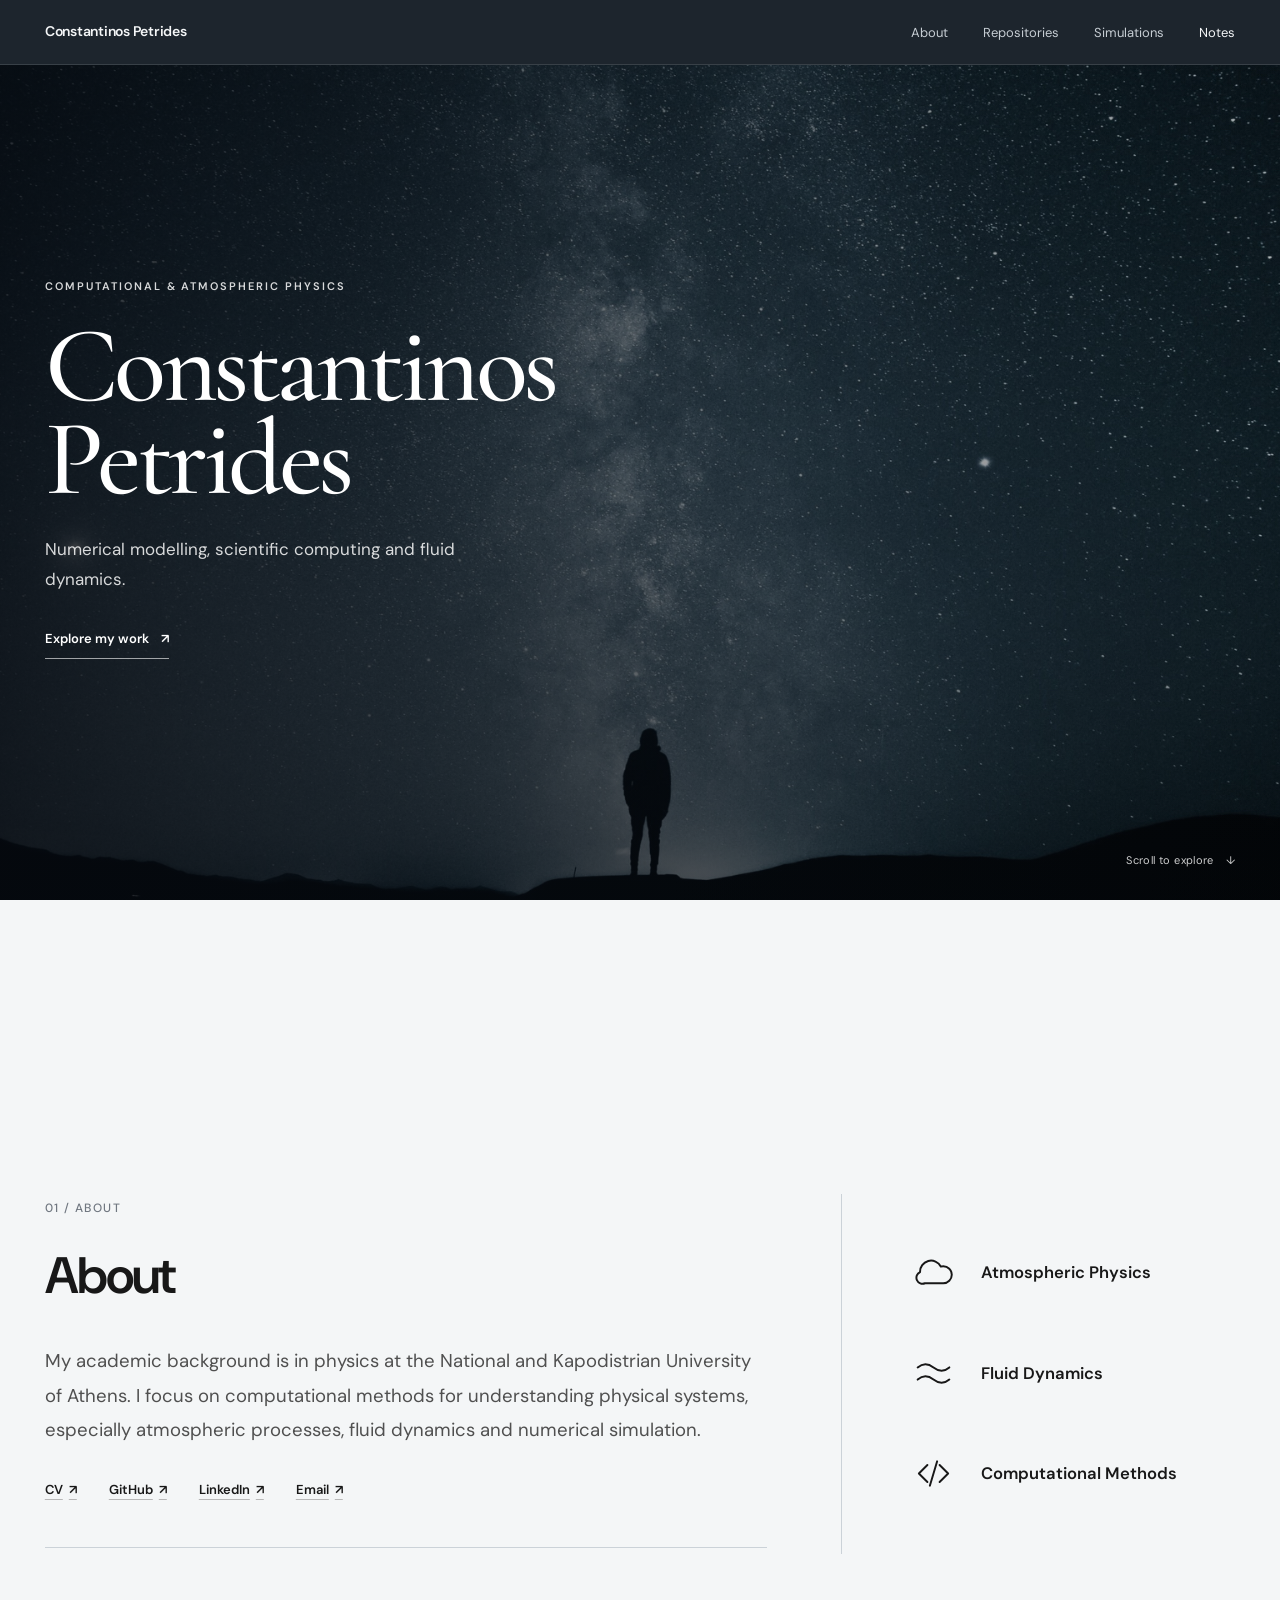
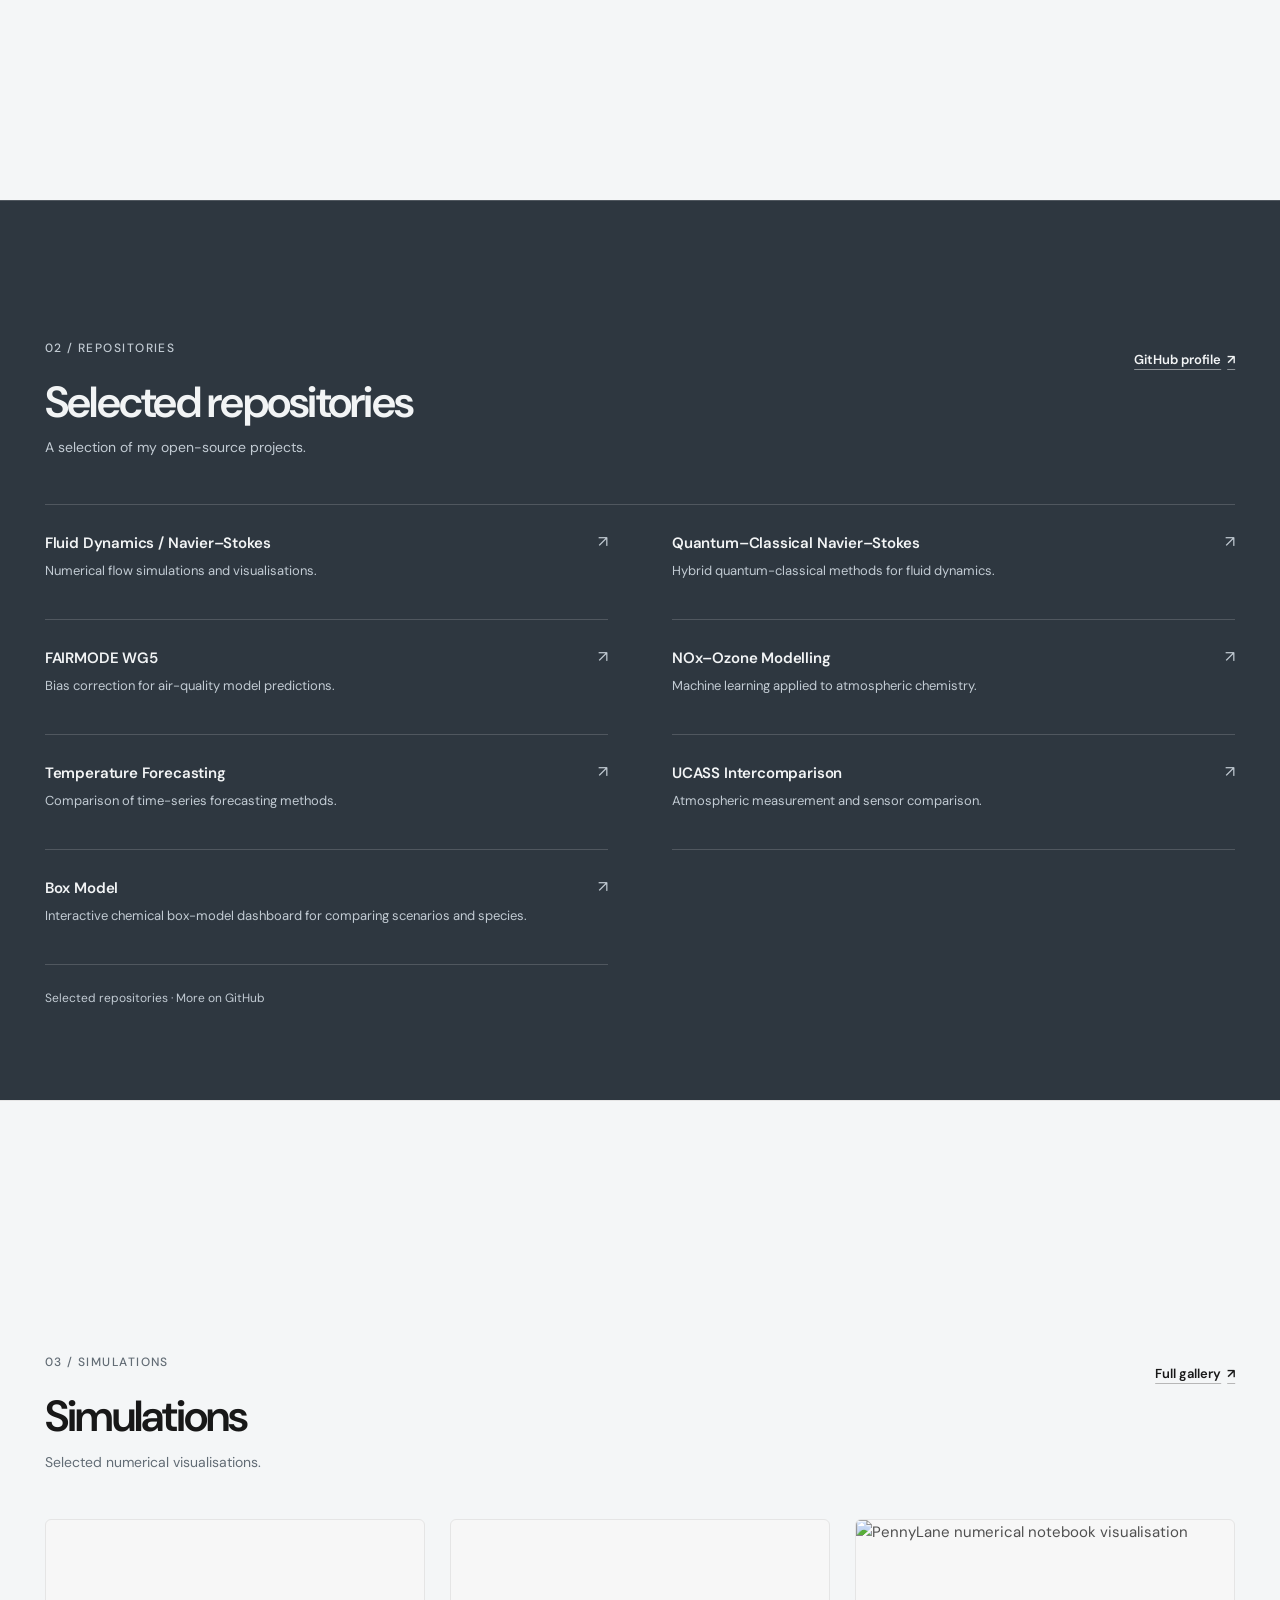
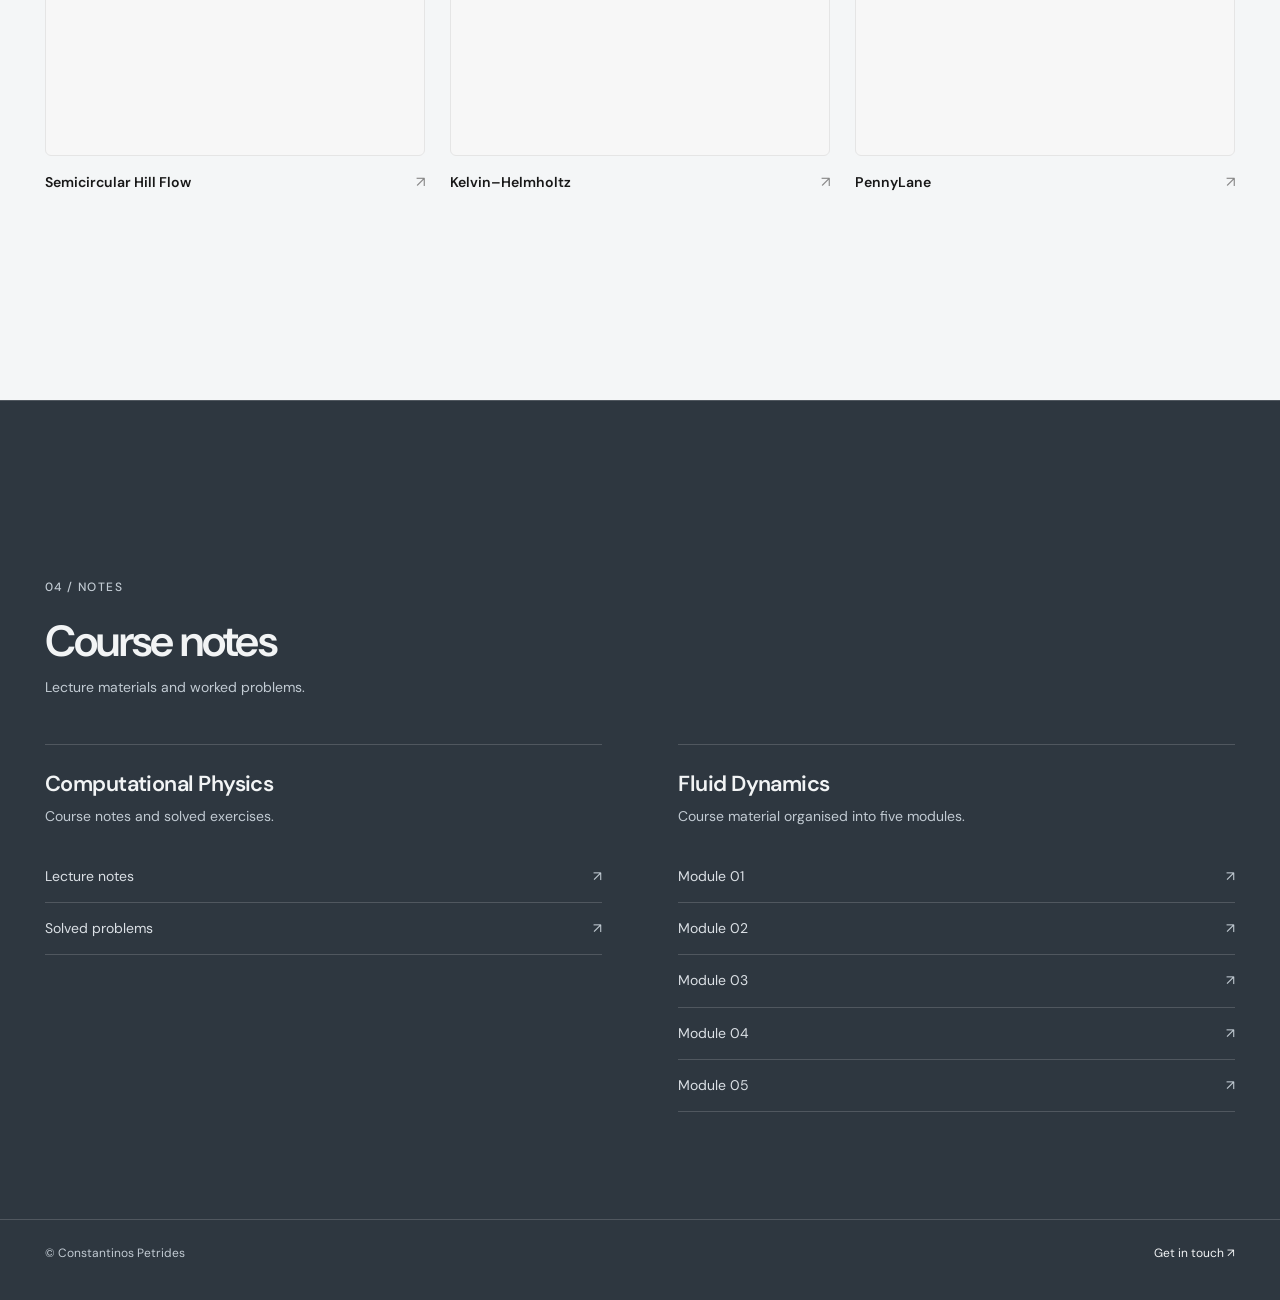
==== index.html @ 39023824 "Add Notes section to academic portfolio" ====
<!doctype html>
<html lang="en">
<head>
  <meta charset="utf-8">
  <meta name="viewport" content="width=device-width, initial-scale=1">
  <meta name="theme-color" content="#101820">
  <script>document.documentElement.classList.add('js');</script>
  <meta name="author" content="Constantinos Petrides">
  <meta name="description" content="Constantinos Petrides — computational and atmospheric physics, open-source repositories, numerical simulations and academic notes.">
  <title>Constantinos Petrides — Physics &amp; Scientific Computing</title>
  <link rel="canonical" href="https://costpetrides.github.io/">
  <link rel="icon" href="favicon.svg" type="image/svg+xml">
  <link rel="preload" href="wallpaper.jpg" as="image" fetchpriority="high">
  <meta property="og:type" content="website">
  <meta property="og:url" content="https://costpetrides.github.io/">
  <meta property="og:title" content="Constantinos Petrides — Physics &amp; Scientific Computing">
  <meta property="og:description" content="Computational physics, open-source projects and numerical simulations.">
  <meta property="og:image" content="https://costpetrides.github.io/wallpaper.jpg">
  <meta name="twitter:card" content="summary_large_image">
  <link rel="preconnect" href="https://fonts.googleapis.com">
  <link rel="preconnect" href="https://fonts.gstatic.com" crossorigin>
  <link href="https://fonts.googleapis.com/css2?family=Cormorant+Garamond:wght@500;600&family=DM+Sans:wght@400;500;600;700&display=swap" rel="stylesheet">
  <link rel="stylesheet" href="css/portfolio.css?v=notes-20261116">
  <script src="js/portfolio.js?v=featured-box-model-20261115" defer></script>
  <script type="application/ld+json">
    {
      "@context": "https://schema.org",
      "@type": "Person",
      "name": "Constantinos Petrides",
      "url": "https://costpetrides.github.io/",
      "affiliation": {
        "@type": "Organization",
        "name": "National and Kapodistrian University of Athens"
      },
      "sameAs": [
        "https://github.com/costpetrides",
        "https://www.linkedin.com/in/constantinos-petrides/"
      ]
    }
  </script>
</head>
<body>
  <a class="skip-link" href="#main">Skip to content</a>

  <header class="site-header" id="top">
    <div class="container nav-shell">
      <a class="brand" href="#top" aria-label="Constantinos Petrides, back to top">Constantinos Petrides</a>
      <button class="menu-toggle" id="menuToggle" type="button" aria-expanded="false" aria-controls="navLinks" aria-label="Toggle navigation">
        <span aria-hidden="true">☰</span>
      </button>
      <nav class="nav" aria-label="Main navigation">
        <ul class="nav-links" id="navLinks">
          <li><a href="#about">About</a></li>
          <li><a href="#repositories">Repositories</a></li>
          <li><a href="#animations">Simulations</a></li>
          <li><a href="#notes">Notes</a></li>
        </ul>
      </nav>
    </div>
  </header>

  <main id="main">
    <section class="hero screen-section" id="home" aria-labelledby="introTitle">
      <div class="hero-media" aria-hidden="true"></div>
      <div class="container hero-inner">
        <div class="hero-content">
          <p class="hero-eyebrow">Computational &amp; Atmospheric Physics</p>
          <h1 id="introTitle"><span>Constantinos</span><span>Petrides</span></h1>
          <p class="hero-description">Numerical modelling, scientific computing and fluid dynamics.</p>
          <a class="hero-cta" href="#repositories">Explore my work <span aria-hidden="true">↗</span></a>
        </div>
      </div>
      <a class="hero-scroll" href="#about">Scroll to explore <span aria-hidden="true">↓</span></a>
    </section>

    <section class="content-section screen-section" id="about" aria-labelledby="aboutTitle">
      <div class="container about-layout">
        <div class="about-main">
          <p class="about-eyebrow">01 / ABOUT</p>
          <h2 id="aboutTitle">About</h2>
          <p class="about-copy">My academic background is in physics at the National and Kapodistrian University of Athens. I focus on computational methods for understanding physical systems, especially atmospheric processes, fluid dynamics and numerical simulation.</p>
          <div class="link-row" aria-label="Profile and contact links">
            <a class="text-link" href="Full_CV.pdf">CV <span aria-hidden="true">↗</span></a>
            <a class="text-link" href="https://github.com/costpetrides" target="_blank" rel="noopener noreferrer">GitHub <span aria-hidden="true">↗</span></a>
            <a class="text-link" href="https://www.linkedin.com/in/constantinos-petrides/" target="_blank" rel="noopener noreferrer">LinkedIn <span aria-hidden="true">↗</span></a>
            <a class="text-link" href="mailto:costpetrides@icloud.com">Email <span aria-hidden="true">↗</span></a>
          </div>
        </div>
        <div class="about-topics" aria-label="Areas of interest">
          <div class="about-topic">
            <svg viewBox="0 0 32 32" aria-hidden="true" focusable="false" fill="none" stroke="currentColor" stroke-width="1.6" stroke-linecap="round" stroke-linejoin="round">
              <path d="M9 24h15a7 7 0 0 0 0-14c-.7 0-1.4.1-2 .3A9 9 0 0 0 5 14.8 5 5 0 0 0 9 24Z"/>
            </svg>
            <span>Atmospheric Physics</span>
          </div>
          <div class="about-topic">
            <svg viewBox="0 0 32 32" aria-hidden="true" focusable="false" fill="none" stroke="currentColor" stroke-width="1.6" stroke-linecap="round" stroke-linejoin="round">
              <path d="M3 11c4.3-3.7 8.3-3.7 13 0s8.7 3.7 13 0"/>
              <path d="M3 21c4.3-3.7 8.3-3.7 13 0s8.7 3.7 13 0"/>
            </svg>
            <span>Fluid Dynamics</span>
          </div>
          <div class="about-topic">
            <svg viewBox="0 0 32 32" aria-hidden="true" focusable="false" fill="none" stroke="currentColor" stroke-width="1.6" stroke-linecap="round" stroke-linejoin="round">
              <path d="m11 9-7 7 7 7M21 9l7 7-7 7M19 6l-6 20"/>
            </svg>
            <span>Computational Methods</span>
          </div>
        </div>
      </div>
    </section>

    <section class="content-section screen-section" id="repositories" aria-labelledby="repositoriesTitle">
      <div class="container">
        <div class="section-heading">
          <div>
            <p class="section-eyebrow">02 / REPOSITORIES</p>
            <h2 id="repositoriesTitle">Selected repositories</h2>
            <p class="section-description">A selection of my open-source projects.</p>
          </div>
          <a class="text-link subtle-link" href="https://github.com/costpetrides?tab=repositories" target="_blank" rel="noopener noreferrer">GitHub profile <span aria-hidden="true">↗</span></a>
        </div>

        <div class="repo-list" id="repoList">
          <!-- Curated fallback is visible without JavaScript or GitHub API access. -->
          <a class="repo-item" href="https://github.com/costpetrides/Fluid-Dynamics-Navier-Stokes" target="_blank" rel="noopener noreferrer">
            <span class="repo-main"><strong>Fluid Dynamics / Navier–Stokes</strong><span>Numerical flow simulations and visualisations.</span></span><span class="repo-arrow" aria-hidden="true">↗</span>
          </a>
          <a class="repo-item" href="https://github.com/costpetrides/Quantum-Classical-Navier-Stokes" target="_blank" rel="noopener noreferrer">
            <span class="repo-main"><strong>Quantum–Classical Navier–Stokes</strong><span>Hybrid quantum-classical methods for fluid dynamics.</span></span><span class="repo-arrow" aria-hidden="true">↗</span>
          </a>
          <a class="repo-item" href="https://github.com/costpetrides/FAIRMODE-WG5" target="_blank" rel="noopener noreferrer">
            <span class="repo-main"><strong>FAIRMODE WG5</strong><span>Bias correction for air-quality model predictions.</span></span><span class="repo-arrow" aria-hidden="true">↗</span>
          </a>
          <a class="repo-item" href="https://github.com/costpetrides/NOx-Ozone-Relationship-Modeling-with-ML" target="_blank" rel="noopener noreferrer">
            <span class="repo-main"><strong>NOx–Ozone Modelling</strong><span>Machine learning applied to atmospheric chemistry.</span></span><span class="repo-arrow" aria-hidden="true">↗</span>
          </a>
          <a class="repo-item" href="https://github.com/costpetrides/Temperature_Forecasting_MethodComparison" target="_blank" rel="noopener noreferrer">
            <span class="repo-main"><strong>Temperature Forecasting</strong><span>Comparison of time-series forecasting methods.</span></span><span class="repo-arrow" aria-hidden="true">↗</span>
          </a>
          <a class="repo-item" href="https://github.com/costpetrides/UCASS-Intercomparison" target="_blank" rel="noopener noreferrer">
            <span class="repo-main"><strong>UCASS Intercomparison</strong><span>Atmospheric measurement and sensor comparison.</span></span><span class="repo-arrow" aria-hidden="true">↗</span>
          </a>
          <a class="repo-item" href="https://github.com/costpetrides/Box_Model" target="_blank" rel="noopener noreferrer">
            <span class="repo-main"><strong>Box Model</strong><span>Interactive chemical box-model dashboard for comparing scenarios and species.</span></span><span class="repo-arrow" aria-hidden="true">↗</span>
          </a>
        </div>
        <div class="repo-footer">
          <button id="showAllRepos" class="text-button" type="button" aria-controls="repoList" aria-expanded="false" hidden>Show all repositories</button>
          <span class="repo-status" id="repoStatus" role="status" aria-live="polite"></span>
        </div>
      </div>
    </section>

    <section class="content-section screen-section" id="animations" aria-labelledby="animationsTitle">
      <div class="container">
        <div class="section-heading">
          <div>
            <p class="section-eyebrow">03 / SIMULATIONS</p>
            <h2 id="animationsTitle">Simulations</h2>
            <p class="section-description">Selected numerical visualisations.</p>
          </div>
          <a class="text-link subtle-link" href="https://costpetrides.github.io/Fluid-Dynamics-Navier-Stokes/" target="_blank" rel="noopener noreferrer">Full gallery <span aria-hidden="true">↗</span></a>
        </div>
        <div class="simulation-grid" aria-label="Selected simulation previews">
          <a class="simulation-item" href="https://costpetrides.github.io/Fluid-Dynamics-Navier-Stokes/simulations/semicircular-hill.html" target="_blank" rel="noopener noreferrer">
            <span class="simulation-preview">
              <video autoplay muted loop playsinline preload="metadata" poster="https://costpetrides.github.io/Fluid-Dynamics-Navier-Stokes/GFD-NKUA/semicircular_hill_poster.jpg" aria-label="Animated potential flow over a semicircular hill"><source src="https://costpetrides.github.io/Fluid-Dynamics-Navier-Stokes/GFD-NKUA/semicircular_hill_flow_web.mp4" type="video/mp4">Your browser does not support video playback.</video>
            </span>
            <span class="simulation-caption"><strong>Semicircular Hill Flow</strong><span aria-hidden="true">↗</span></span>
          </a>
          <a class="simulation-item" href="https://costpetrides.github.io/Fluid-Dynamics-Navier-Stokes/simulations/kelvin-helmholtz.html" target="_blank" rel="noopener noreferrer">
            <span class="simulation-preview">
              <video autoplay muted loop playsinline preload="metadata" poster="https://costpetrides.github.io/Fluid-Dynamics-Navier-Stokes/KHI_poster.jpg" aria-label="Animated Kelvin–Helmholtz instability"><source src="https://costpetrides.github.io/Fluid-Dynamics-Navier-Stokes/KHI_web.mp4" type="video/mp4">Your browser does not support video playback.</video>
            </span>
            <span class="simulation-caption"><strong>Kelvin–Helmholtz</strong><span aria-hidden="true">↗</span></span>
          </a>
          <a class="simulation-item" href="https://costpetrides.github.io/Fluid-Dynamics-Navier-Stokes/simulations/pennylane.html" target="_blank" rel="noopener noreferrer">
            <span class="simulation-preview">
              <img src="https://costpetrides.github.io/Fluid-Dynamics-Navier-Stokes/PennyLane.png" alt="PennyLane numerical notebook visualisation" width="640" height="400" loading="lazy" decoding="async">
            </span>
            <span class="simulation-caption"><strong>PennyLane</strong><span aria-hidden="true">↗</span></span>
          </a>
        </div>
      </div>
    </section>

    <section class="content-section screen-section" id="notes" aria-labelledby="notesTitle">
      <div class="container">
        <div class="section-heading">
          <div>
            <p class="section-eyebrow">04 / NOTES</p>
            <h2 id="notesTitle">Course notes</h2>
            <p class="section-description">Lecture materials and worked problems.</p>
          </div>
        </div>
        <div class="notes-grid">
          <section class="notes-group" aria-labelledby="computationalNotesTitle">
            <h3 id="computationalNotesTitle">Computational Physics</h3>
            <p>Course notes and solved exercises.</p>
            <div class="notes-links">
              <a href="Comp_Phys_Notes.pdf" target="_blank" rel="noopener noreferrer" aria-label="Computational Physics lecture notes (PDF)">Lecture notes <span aria-hidden="true">↗</span></a>
              <a href="Comp_Phys_Solutions.pdf" target="_blank" rel="noopener noreferrer" aria-label="Computational Physics solved problems (PDF)">Solved problems <span aria-hidden="true">↗</span></a>
            </div>
          </section>
          <section class="notes-group" aria-labelledby="fluidNotesTitle">
            <h3 id="fluidNotesTitle">Fluid Dynamics</h3>
            <p>Course material organised into five modules.</p>
            <div class="notes-links">
              <a href="FD_1.pdf" target="_blank" rel="noopener noreferrer" aria-label="Fluid Dynamics module 1 (PDF)">Module 01 <span aria-hidden="true">↗</span></a>
              <a href="FD_2.pdf" target="_blank" rel="noopener noreferrer" aria-label="Fluid Dynamics module 2 (PDF)">Module 02 <span aria-hidden="true">↗</span></a>
              <a href="FD_3.pdf" target="_blank" rel="noopener noreferrer" aria-label="Fluid Dynamics module 3 (PDF)">Module 03 <span aria-hidden="true">↗</span></a>
              <a href="FD_4.pdf" target="_blank" rel="noopener noreferrer" aria-label="Fluid Dynamics module 4 (PDF)">Module 04 <span aria-hidden="true">↗</span></a>
              <a href="FD_5.pdf" target="_blank" rel="noopener noreferrer" aria-label="Fluid Dynamics module 5 (PDF)">Module 05 <span aria-hidden="true">↗</span></a>
            </div>
          </section>
        </div>
      </div>
      <footer class="site-footer">
        <div class="container footer-inner">
          <span>© Constantinos Petrides</span>
          <a href="mailto:costpetrides@icloud.com">Get in touch <span aria-hidden="true">↗</span></a>
        </div>
      </footer>
    </section>
  </main>
</body>
</html>
---- css/portfolio.css ----
/* Minimal academic portfolio (index.html).
   The legacy classes.html continues to use css/styles.css. */

:root {
  --background: #fff;
  --ink: #181818;
  --body: #505050;
  --muted: #777;
  --line: #e5e5e5;
  --soft: #f7f7f7;
  --font: "DM Sans", -apple-system, BlinkMacSystemFont, "Segoe UI", sans-serif;
  --container: 1480px;
  --header-height: 64px;
}

*,
*::before,
*::after { box-sizing: border-box; }

html {
  scroll-behavior: smooth;
  scroll-padding-top: 0;
  /* One complete panel at a time on larger screens, without wheel-event hijacking. */
  scroll-snap-type: y proximity;
}

@media (min-width: 900px) and (min-height: 700px) {
  html { scroll-snap-type: y mandatory; }
}

/* Expanded repositories can exceed a viewport; allow uninterrupted natural scrolling. */
html.expanded-repositories { scroll-snap-type: none; }

body {
  margin: 0;
  background: var(--background);
  color: var(--body);
  font-family: var(--font);
  font-size: 15px;
  line-height: 1.65;
  -webkit-font-smoothing: antialiased;
}

a { color: inherit; text-decoration: none; }
button { font: inherit; }
button, a { -webkit-tap-highlight-color: transparent; }

a:focus-visible,
button:focus-visible {
  outline: 2px solid #576f8c;
  outline-offset: 5px;
}

[hidden] { display: none !important; }

.container {
  width: min(var(--container), calc(100% - clamp(40px, 7vw, 140px)));
  margin-inline: auto;
}

.skip-link {
  position: fixed;
  top: -100px;
  left: 14px;
  z-index: 1000;
  padding: 10px 15px;
  background: var(--ink);
  color: #fff;
}

.skip-link:focus { top: 10px; }

/* Consistent charcoal navigation over both the hero and light sections. */
.site-header {
  --nav-text: #f4f6f7;
  --nav-muted: #c6cdd3;
  --nav-edge: rgba(255,255,255,.18);
  --nav-menu: #1d252d;
  position: fixed;
  inset: 0 0 auto;
  z-index: 100;
  background: #1d252d;
  border-bottom: 1px solid rgba(255,255,255,.12);
}

/* Retain compatibility with the existing scroll-state JavaScript. */
.site-header.is-scrolled {
  background: #1d252d;
  border-bottom-color: rgba(255,255,255,.12);
}

.nav-shell {
  min-height: var(--header-height);
  display: flex;
  align-items: center;
  justify-content: space-between;
  gap: 24px;
}

.brand {
  color: var(--nav-text);
  font-size: 14px;
  font-weight: 600;
  letter-spacing: -.018em;
  white-space: nowrap;
  transition: color .26s ease;
}

.nav-links {
  display: flex;
  align-items: center;
  gap: clamp(18px, 3vw, 35px);
  list-style: none;
  padding: 0;
  margin: 0;
}

.nav-links a {
  display: inline-block;
  color: var(--nav-muted);
  font-size: 13px;
  transition: color .2s ease;
}

.nav-links a:hover,
.nav-links a[aria-current="location"] { color: var(--nav-text); }

.menu-toggle {
  display: none;
  border: 1px solid var(--nav-edge);
  border-radius: 6px;
  background: transparent;
  padding: 5px 10px;
  color: var(--nav-text);
  font-size: 18px;
  line-height: 1.3;
  cursor: pointer;
}

/* Restrained cinematic hero, using the original starfield photograph. */
.hero {
  position: relative;
  isolation: isolate;
  display: flex;
  align-items: center;
  min-height: 100vh;
  min-height: 100svh;
  padding: calc(var(--header-height) + 72px) 0 100px;
  overflow: hidden;
  background: #0b1218;
  color: #fff;
}

.hero-media {
  position: absolute;
  inset: 0;
  z-index: -1;
  background-image:
    linear-gradient(90deg, rgba(5,9,15,.82) 0%, rgba(6,12,18,.53) 48%, rgba(6,12,18,.18) 100%),
    linear-gradient(0deg, rgba(5,10,15,.44), rgba(5,10,15,.08) 52%, rgba(5,10,15,.16)),
    url("../wallpaper.jpg");
  background-position: center, center, center 50%;
  background-size: cover;
  background-repeat: no-repeat;
}

.hero-inner { position: relative; z-index: 1; }

.hero,
.content-section { scroll-snap-align: start; }

.hero-content { max-width: 670px; }

.hero-eyebrow {
  margin: 0 0 25px;
  color: rgba(255,255,255,.83);
  font-size: 11px;
  font-weight: 600;
  letter-spacing: .18em;
  line-height: 1.65;
  text-transform: uppercase;
}

h1, h2, p { margin-top: 0; }
h1, h2 { color: var(--ink); font-family: var(--font); }

.hero h1 {
  margin: 0;
  color: #fff;
  font-family: "Cormorant Garamond", Georgia, serif;
  font-size: clamp(72px, 8.4vw, 109px);
  font-weight: 500;
  letter-spacing: -.042em;
  line-height: .86;
  text-wrap: balance;
}

.hero h1 span { display: block; }

.hero-description {
  max-width: 430px;
  margin: 30px 0 24px;
  color: rgba(255,255,255,.83);
  font-size: clamp(15px, 1.7vw, 17px);
  line-height: 1.75;
}

.hero-cta {
  display: inline-flex;
  align-items: center;
  gap: 12px;
  padding: 9px 0;
  border-bottom: 1px solid rgba(255,255,255,.6);
  color: #fff;
  font-size: 13px;
  font-weight: 600;
  transition: border-color .2s ease, gap .2s ease;
}

.hero-cta:hover { gap: 17px; border-color: #fff; }

.hero-scroll {
  position: absolute;
  right: max(28px, calc((100vw - min(var(--container), calc(100vw - clamp(40px, 7vw, 140px)))) / 2));
  bottom: 31px;
  display: inline-flex;
  align-items: center;
  gap: 12px;
  color: rgba(255,255,255,.80);
  font-size: 11px;
  letter-spacing: .035em;
  transition: color .2s ease;
}

.hero-scroll:hover { color: #fff; }

.text-link {
  display: inline-flex;
  align-items: center;
  gap: 6px;
  color: var(--ink);
  font-weight: 600;
  font-size: 13px;
  text-decoration: underline;
  text-decoration-color: #b7b7b7;
  text-underline-offset: 5px;
  transition: text-decoration-color .2s ease;
}

.text-link:hover { text-decoration-color: var(--ink); }

#about { border-top: 0; }

/* Quiet entrance, without parallax, autoplay media or scroll-jacking. */
@media (prefers-reduced-motion: no-preference) {
  .hero-content { animation: hero-appear .85s cubic-bezier(.22, 1, .36, 1) both; }
  @keyframes hero-appear {
    from { opacity: 0; transform: translateY(12px); }
    to { opacity: 1; transform: translateY(0); }
  }
}

/* Full-height content sections with restrained spacing. */
.content-section {
  border-top: 1px solid var(--line);
  min-height: 100vh;
  min-height: 100svh;
  display: flex;
  flex-direction: column;
  justify-content: center;
  padding: calc(var(--header-height) + 55px) 0 72px;
  scroll-margin-top: 0;
}

/* Alternating light and dark sections, using the same cool off-white. */
#about,
#animations {
  --muted: #626c75;
  background: #f4f6f7;
}

#repositories,
#notes {
  --ink: #f2f4f5;
  --body: #dbe0e5;
  --muted: #c2cbd3;
  --line: rgba(255, 255, 255, .16);
  background: #2e3740;
  color: var(--body);
}
#repositories .repo-arrow { color: #c2cbd3; }
#repositories .repo-item:hover .repo-arrow { color: var(--ink); }
#repositories .text-link { text-decoration-color: rgba(255, 255, 255, .46); }
#repositories .text-link:hover { text-decoration-color: var(--ink); }
#repositories .text-button { text-decoration-color: rgba(255, 255, 255, .46); }

/* About: understated editorial introduction with three areas of interest. */
.about-layout {
  display: grid;
  grid-template-columns: minmax(0, 1.65fr) minmax(280px, .9fr);
  align-items: center;
  gap: clamp(42px, 5.8vw, 110px);
}
.about-main {
  min-width: 0;
  padding-bottom: clamp(28px, 4vw, 46px);
  border-bottom: 1px solid #cbd2d8;
}
.about-eyebrow {
  margin: 0 0 28px;
  color: #707780;
  font-size: 12px;
  font-weight: 500;
  letter-spacing: .12em;
}
#about h2 {
  margin: 0 0 clamp(24px, 3.4vw, 40px);
  font-size: clamp(40px, 4vw, 58px);
  line-height: 1.12;
}
.about-topics {
  display: flex;
  flex-direction: column;
  justify-content: center;
  gap: clamp(36px, 4.8vw, 72px);
  min-height: 360px;
  padding: 16px 0 16px clamp(34px, 5.6vw, 88px);
  border-left: 1px solid #cbd2d8;
}
.about-topic {
  display: flex;
  align-items: center;
  gap: clamp(18px, 2.2vw, 30px);
  color: var(--ink);
  font-size: clamp(16px, 1.3vw, 21px);
  font-weight: 600;
  line-height: 1.4;
}
.about-topic svg {
  display: block;
  width: 39px;
  height: 39px;
  flex: 0 0 39px;
  color: var(--ink);
}


/* Strong, repeatable left-to-right entrance for About's three topics. */
#about { overflow-x: clip; }

@media (prefers-reduced-motion: no-preference) {
  html.js #about .about-topic {
    opacity: 0;
    transform: translate3d(calc(-1 * min(38vw, 490px)), 0, 0);
  }

  html.js #about.about-revealed .about-topic {
    animation: about-topic-enter 1.25s cubic-bezier(.16, 1, .3, 1) both;
    animation-delay: .12s;
  }

  html.js #about.about-revealed .about-topic:nth-child(2) {
    animation-delay: .38s;
  }

  html.js #about.about-revealed .about-topic:nth-child(3) {
    animation-delay: .64s;
  }

  @keyframes about-topic-enter {
    from {
      opacity: 0;
      transform: translate3d(calc(-1 * min(38vw, 490px)), 0, 0);
    }
    to {
      opacity: 1;
      transform: translate3d(0, 0, 0);
    }
  }
}

h2 {
  margin-bottom: 0;
  font-size: clamp(30px, 3.4vw, 47px);
  font-weight: 600;
  letter-spacing: -.04em;
  line-height: 1.25;
}

.about-copy {
  max-width: 790px;
  margin-bottom: 32px;
  color: var(--body);
  font-size: clamp(17px, 1.45vw, 20px);
  line-height: 1.85;
}

.link-row { display: flex; flex-wrap: wrap; gap: 18px 32px; }

.section-heading {
  display: flex;
  align-items: flex-start;
  justify-content: space-between;
  gap: 28px;
  margin-bottom: clamp(34px, 5vh, 52px);
}

/* Section numbers match 01 / ABOUT and inherit each section's palette. */
.section-eyebrow {
  margin: 0 0 16px;
  color: var(--muted);
  font-size: 12px;
  font-weight: 500;
  letter-spacing: .12em;
}

.section-description {
  margin: 7px 0 0;
  color: var(--muted);
  font-size: 14px;
}

.subtle-link { flex-shrink: 0; margin-top: 10px; }

/* Compact repository rows replace fifteen oversized cards. */
.repo-list {
  display: grid;
  grid-template-columns: repeat(2, minmax(0, 1fr));
  column-gap: clamp(35px, 5vw, 92px);
  border-top: 1px solid var(--line);
}

.repo-item {
  display: flex;
  align-items: flex-start;
  justify-content: space-between;
  gap: 14px;
  padding: clamp(22px, 3vh, 30px) 0;
  border-bottom: 1px solid var(--line);
  min-width: 0;
  min-height: 115px;
  transition: color .2s ease;
}

.repo-main { display: flex; flex-direction: column; min-width: 0; }

.repo-main strong {
  font-size: clamp(15px, 1.15vw, 18px);
  font-weight: 600;
  color: var(--ink);
  line-height: 1.5;
  letter-spacing: -.012em;
  overflow-wrap: anywhere;
}

.repo-main > span {
  display: block;
  margin-top: 6px;
  color: var(--muted);
  font-size: clamp(13px, .94vw, 15px);
  line-height: 1.6;
  overflow-wrap: anywhere;
}

.repo-arrow {
  color: #929292;
  font-size: 16px;
  line-height: 1.3;
  transition: transform .2s ease, color .2s ease;
}

.repo-item:hover .repo-main strong { text-decoration: underline; text-underline-offset: 3px; }
.repo-item:hover .repo-arrow { color: var(--ink); transform: translate(2px, -2px); }

.repo-footer {
  display: flex;
  flex-wrap: wrap;
  align-items: center;
  gap: 12px 24px;
  margin-top: 24px;
}

.text-button {
  border: 0;
  background: transparent;
  padding: 0;
  color: var(--ink);
  font-size: 13px;
  font-weight: 600;
  cursor: pointer;
  text-decoration: underline;
  text-underline-offset: 5px;
  text-decoration-color: #b7b7b7;
}

.text-button:hover { text-decoration-color: var(--ink); }

.repo-status { font-size: 12px; color: var(--muted); }

/* Three fixed simulation cards: two independently looping MP4 clips, one image. */
.simulation-grid { display: grid; grid-template-columns: repeat(3, minmax(0, 1fr)); gap: clamp(16px, 2vw, 30px); }
.simulation-item { display: block; min-width: 0; }
.simulation-preview {
  display: flex;
  align-items: center;
  justify-content: center;
  overflow: hidden;
  aspect-ratio: 16 / 10;
  background: var(--soft);
  border: 1px solid var(--line);
  border-radius: 6px;
  transition: border-color .2s ease;
}
.simulation-preview img, .simulation-preview video {
  display: block;
  width: 100%;
  height: 100%;
  object-fit: contain;
}
/* Clicking a video preview opens the linked simulation page. */
.simulation-preview video { pointer-events: none; }
.simulation-caption {
  display: flex;
  justify-content: space-between;
  align-items: baseline;
  gap: 12px;
  margin-top: 14px;
  color: var(--ink);
}
.simulation-caption strong { font-size: clamp(13px, 1.1vw, 16px); font-weight: 600; line-height: 1.5; }
.simulation-caption > span { color: #878787; }
.simulation-item:hover .simulation-preview { border-color: #aaa; }
.simulation-item:hover .simulation-caption strong { text-decoration: underline; text-underline-offset: 3px; }


/* Notes: quiet editorial groups and direct links to existing PDFs. */
.notes-grid {
  display: grid;
  grid-template-columns: repeat(2, minmax(0, 1fr));
  gap: clamp(35px, 6vw, 100px);
}
.notes-group {
  min-width: 0;
  border-top: 1px solid var(--line);
  padding-top: 24px;
}
.notes-group h3 {
  margin: 0 0 6px;
  color: var(--ink);
  font-size: clamp(19px, 1.7vw, 25px);
  font-weight: 600;
  letter-spacing: -.025em;
  line-height: 1.4;
}
.notes-group > p {
  margin: 0 0 23px;
  color: var(--muted);
  font-size: 14px;
}
.notes-links { display: grid; }
.notes-links a {
  display: flex;
  align-items: center;
  justify-content: space-between;
  gap: 20px;
  padding: 14px 0;
  border-bottom: 1px solid var(--line);
  color: var(--body);
  font-size: 14px;
  transition: color .2s ease;
}
.notes-links a span {
  color: var(--muted);
  transition: transform .2s ease, color .2s ease;
}
.notes-links a:hover { color: var(--ink); }
.notes-links a:hover span { color: var(--ink); transform: translate(2px, -2px); }
#notes .footer-inner a { color: var(--ink); }

/* The footer belongs to the final full-viewport section, not a separate half-screen. */
#notes { padding: 0; }

#notes > .container {
  flex: 1;
  display: flex;
  flex-direction: column;
  justify-content: center;
  padding-top: calc(var(--header-height) + 54px);
  padding-bottom: 48px;
}

#notes .site-footer {
  flex-shrink: 0;
  margin-top: auto;
  width: 100%;
}

/* One distinct section per screen. The sections fill the viewport horizontally
   and vertically; min-height lets long repository lists grow without clipping. */
main > section.screen-section {
  width: 100%;
  min-height: 100vh;  /* older browsers */
  min-height: 100svh; /* stable viewport with browser chrome */
  min-height: 100dvh; /* visible viewport, including Safari changes */
  scroll-snap-align: start;
  scroll-snap-stop: always;
}

/* Do not prevent shorter displays, large text, or expanded content from scrolling. */
@media (max-width: 899px), (max-height: 849px) {
  main > section.screen-section { scroll-snap-stop: normal; }
}

/* Quiet footer. */
.site-footer { padding: 24px 0 36px; border-top: 1px solid var(--line); }

.footer-inner {
  display: flex;
  align-items: center;
  justify-content: space-between;
  gap: 20px;
  color: var(--muted);
  font-size: 12px;
}

.footer-inner a { color: var(--ink); }
.footer-inner a:hover { text-decoration: underline; text-underline-offset: 4px; }

@media (max-width: 900px) {
  html { scroll-snap-type: y proximity; }
  .about-layout { grid-template-columns: minmax(0, 1.45fr) minmax(220px, .85fr); gap: 32px; }
  .about-topics { min-height: 300px; padding-left: 30px; gap: 34px; }
  .about-topic { gap: 16px; font-size: 16px; }
  .about-topic svg { width: 32px; height: 32px; flex-basis: 32px; }
  .repo-list { column-gap: 24px; }
  .simulation-grid { grid-template-columns: repeat(2, minmax(0, 1fr)); }
  .notes-grid { gap: 36px; }
}

@media (max-width: 670px) {
  :root { --header-height: 60px; }
  html { scroll-snap-type: none; }
  .container { width: calc(100% - 36px); }
  .nav-shell { position: relative; }
  .menu-toggle { display: inline-block; }
  .nav-links {
    display: none;
    position: absolute;
    top: calc(var(--header-height) - 1px);
    right: -18px;
    left: -18px;
    padding: 9px 18px 17px;
    background: var(--nav-menu);
    border-bottom: 1px solid var(--nav-edge);
    flex-direction: column;
    align-items: stretch;
    gap: 0;
  }
  .nav-links.is-open { display: flex; }
  .nav-links a { display: block; padding: 11px 0; font-size: 14px; }
  .hero {
    min-height: 100vh;
    min-height: 100svh;
    padding: calc(var(--header-height) + 60px) 0 88px;
  }
  .hero h1 { font-size: clamp(68px, 12vw, 91px); }
  .hero-description { max-width: 390px; }
  .hero-scroll { right: 18px; bottom: 26px; }
  .content-section { padding: calc(var(--header-height) + 30px) 0 54px; }
  .about-layout { grid-template-columns: 1fr; gap: 36px; }
  .about-eyebrow { margin-bottom: 20px; }
  .about-main { padding-bottom: 32px; }
  .about-topics { min-height: 0; border-left: 0; padding: 0; gap: 25px; }
  .about-topic { font-size: 17px; }
  .about-copy { font-size: 16px; line-height: 1.85; }
  .section-heading { align-items: flex-start; }
  .repo-list { grid-template-columns: 1fr; }
  .simulation-grid { grid-template-columns: 1fr; gap: 28px; }
  .notes-grid { grid-template-columns: 1fr; gap: 34px; }
  .repo-item { min-height: 0; padding: 18px 0; }
  #notes { padding: 0; }
  #notes > .container { padding-top: calc(var(--header-height) + 30px); padding-bottom: 48px; }
}

@media (max-width: 460px) {
  .hero { min-height: 100vh; min-height: 100svh; padding-top: calc(var(--header-height) + 60px); }
  .hero h1 { font-size: clamp(58px, 14.2vw, 76px); }
  .hero-media { background-position: center, center, 54% 50%; }
  .hero-eyebrow { font-size: 10px; letter-spacing: .15em; }
  .section-heading { display: block; }
  .subtle-link { margin-top: 13px; }
  .footer-inner { flex-direction: column; align-items: flex-start; gap: 8px; }
}

@media (max-height: 699px) {
  /* Short/landscape screens must never be forced to skip overflowed content. */
  html { scroll-snap-type: none; }
  .content-section { padding-top: calc(var(--header-height) + 32px); padding-bottom: 36px; }
  #notes > .container { padding-top: calc(var(--header-height) + 32px); padding-bottom: 36px; }
}

@media (prefers-reduced-motion: reduce) {
  .simulation-track { animation: none !important; transform: none !important; }
  html { scroll-behavior: auto; scroll-snap-type: none; }
  *, *::before, *::after { transition-duration: .01ms !important; }
}
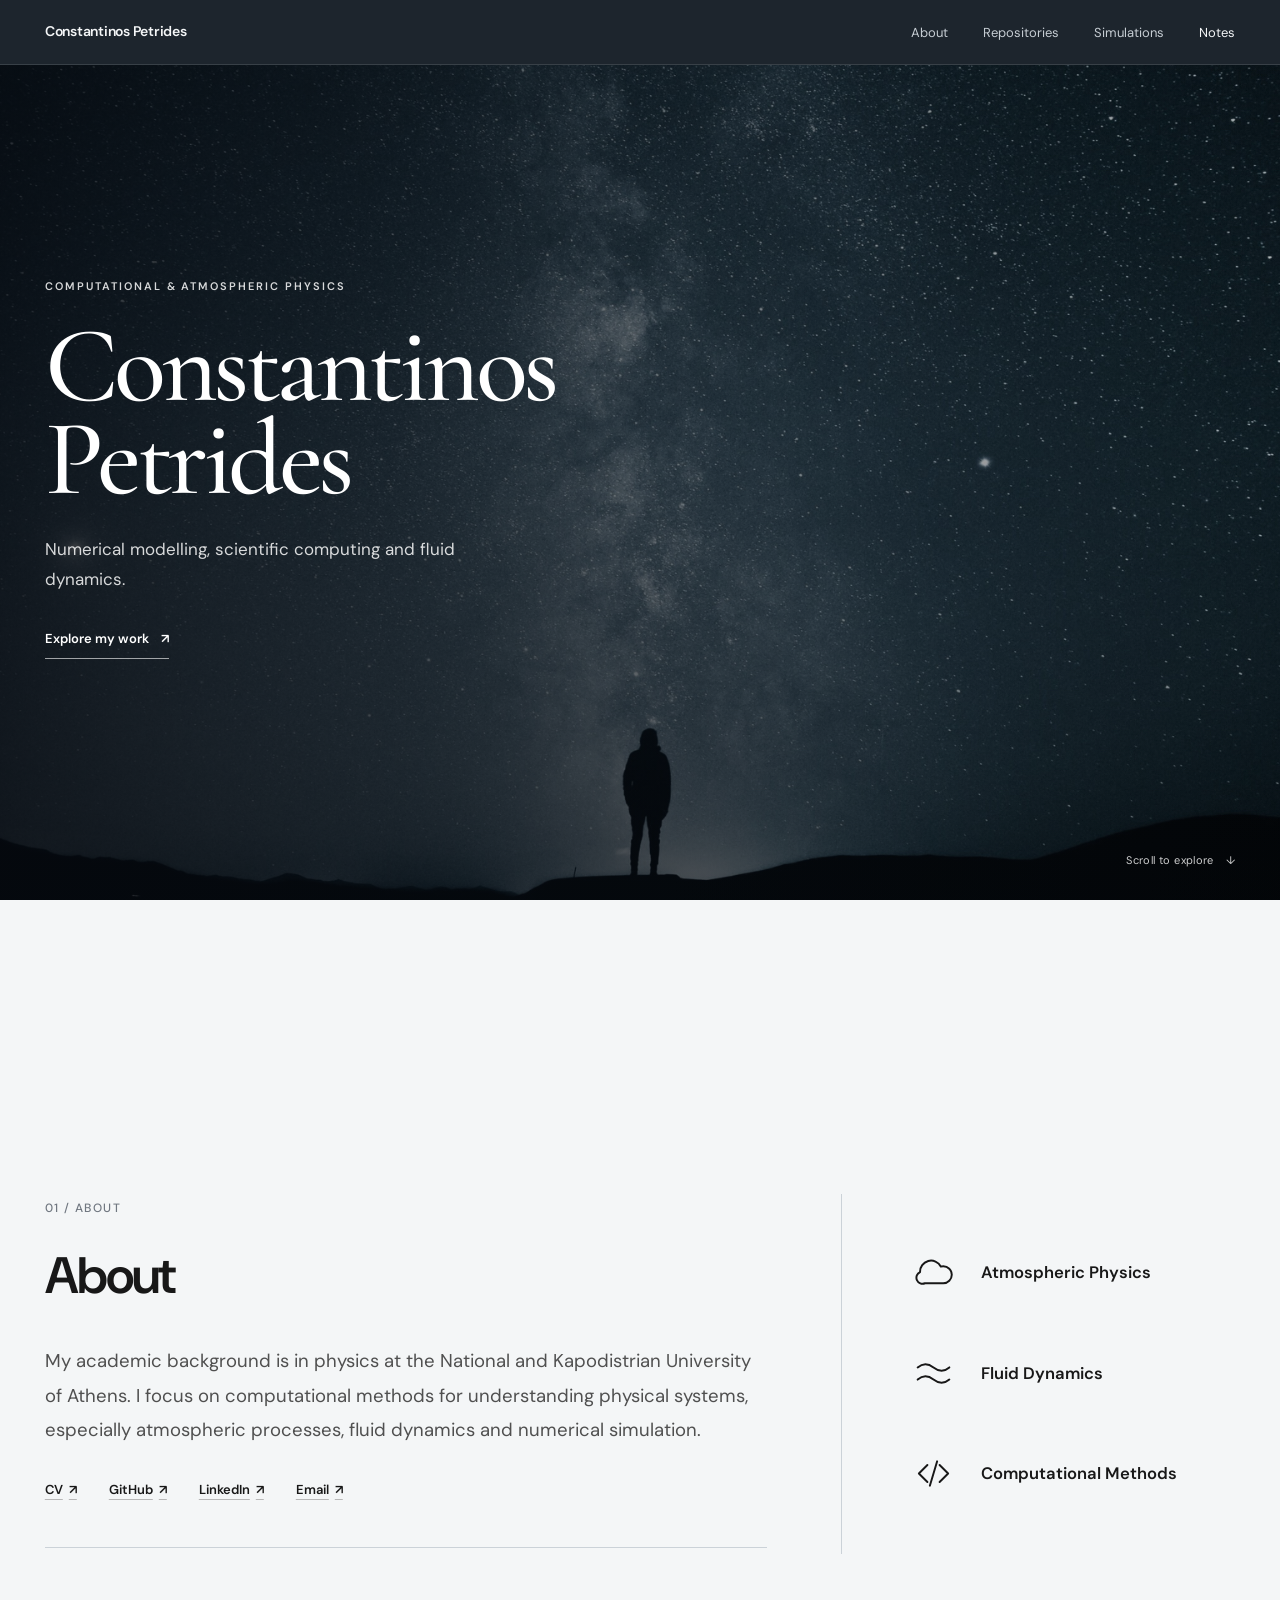
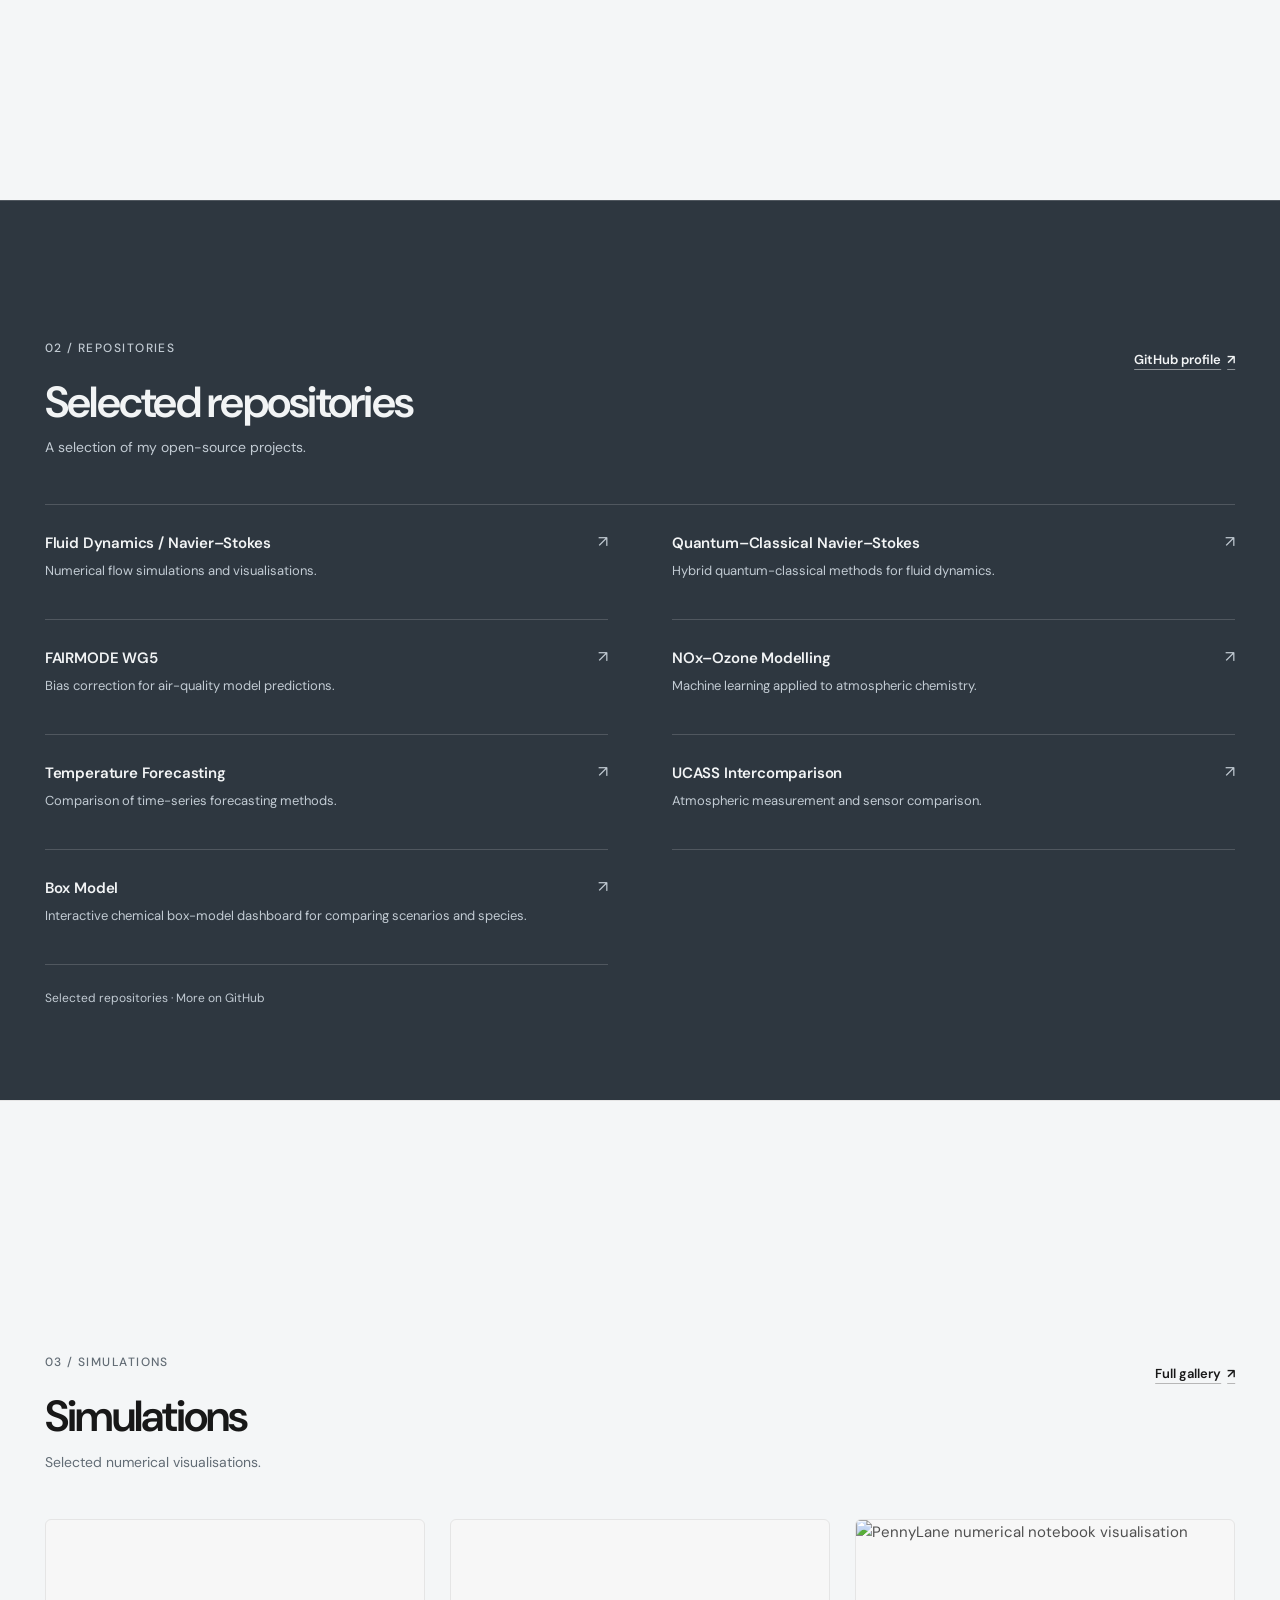
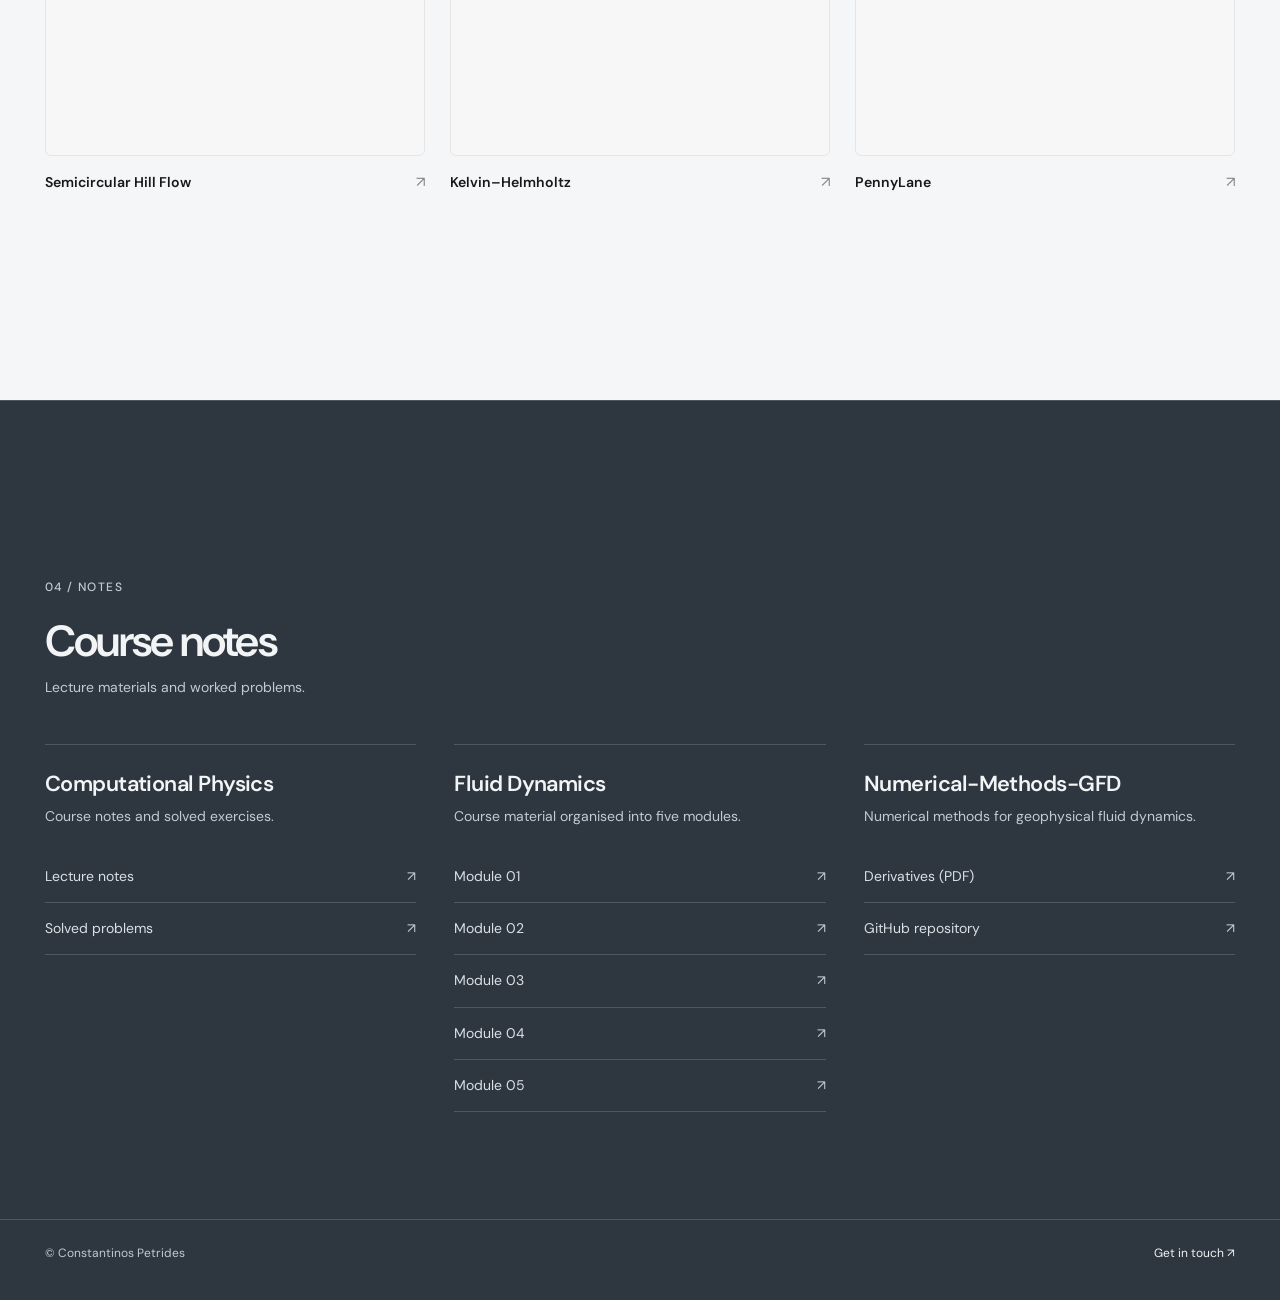
==== commit 5ecf3082: "Add Numerical-Methods-GFD course notes" ====
--- a/index.html
+++ b/index.html
@@ -214,6 +214,14 @@
               <a href="FD_5.pdf" target="_blank" rel="noopener noreferrer" aria-label="Fluid Dynamics module 5 (PDF)">Module 05 <span aria-hidden="true">↗</span></a>
             </div>
           </section>
+          <section class="notes-group" aria-labelledby="numericalMethodsNotesTitle">
+            <h3 id="numericalMethodsNotesTitle">Numerical-Methods-GFD</h3>
+            <p>Numerical methods for geophysical fluid dynamics.</p>
+            <div class="notes-links">
+              <a href="https://github.com/costpetrides/Numerical-Methods-GFD/blob/main/Petrides/Derivative.pdf" target="_blank" rel="noopener noreferrer" aria-label="Numerical Methods GFD derivatives notes (PDF)">Derivatives (PDF) <span aria-hidden="true">↗</span></a>
+              <a href="https://github.com/costpetrides/Numerical-Methods-GFD" target="_blank" rel="noopener noreferrer" aria-label="Numerical Methods GFD GitHub repository">GitHub repository <span aria-hidden="true">↗</span></a>
+            </div>
+          </section>
         </div>
       </div>
       <footer class="site-footer">
--- a/css/portfolio.css
+++ b/css/portfolio.css
@@ -536,8 +536,8 @@
 /* Notes: quiet editorial groups and direct links to existing PDFs. */
 .notes-grid {
   display: grid;
-  grid-template-columns: repeat(2, minmax(0, 1fr));
-  gap: clamp(35px, 6vw, 100px);
+  grid-template-columns: repeat(3, minmax(0, 1fr));
+  gap: clamp(24px, 3vw, 56px);
 }
 .notes-group {
   min-width: 0;
@@ -634,7 +634,7 @@
   .about-topic svg { width: 32px; height: 32px; flex-basis: 32px; }
   .repo-list { column-gap: 24px; }
   .simulation-grid { grid-template-columns: repeat(2, minmax(0, 1fr)); }
-  .notes-grid { gap: 36px; }
+  .notes-grid { grid-template-columns: repeat(2, minmax(0, 1fr)); gap: 36px; }
 }
 
 @media (max-width: 670px) {
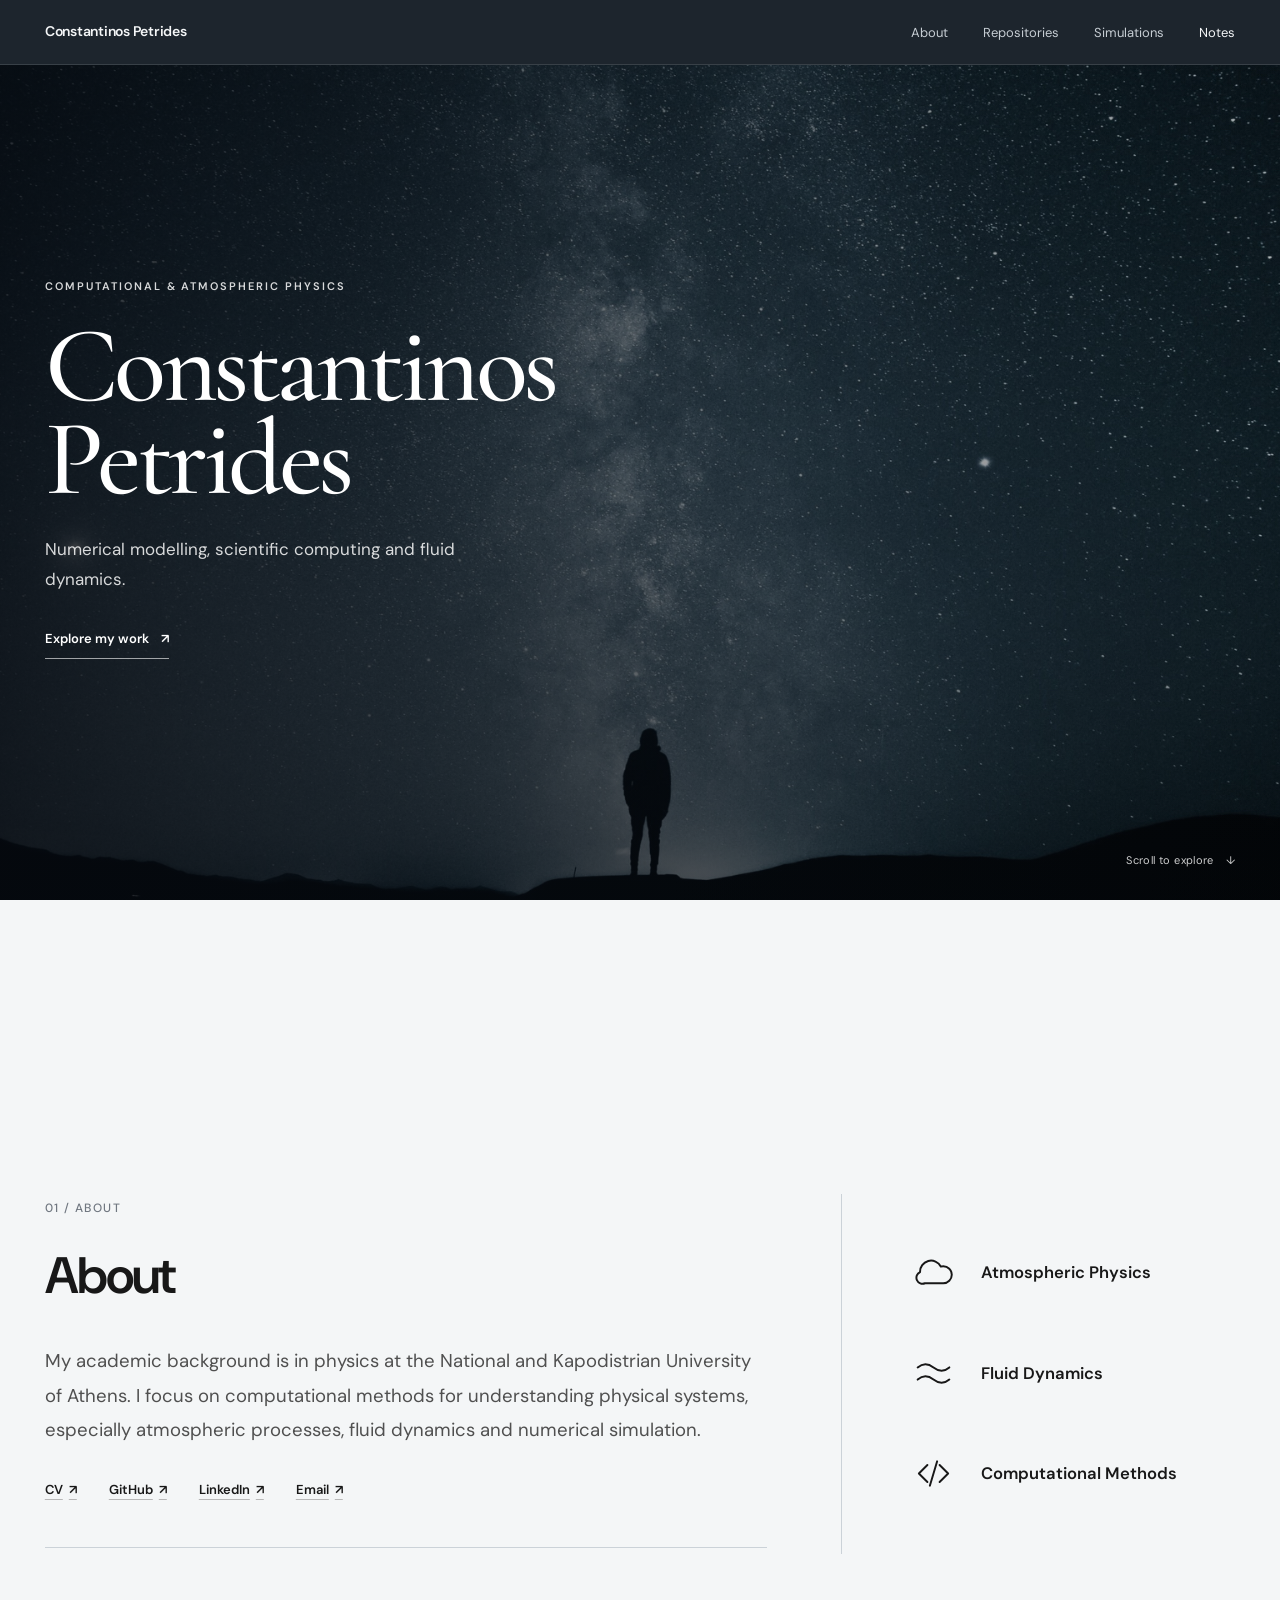
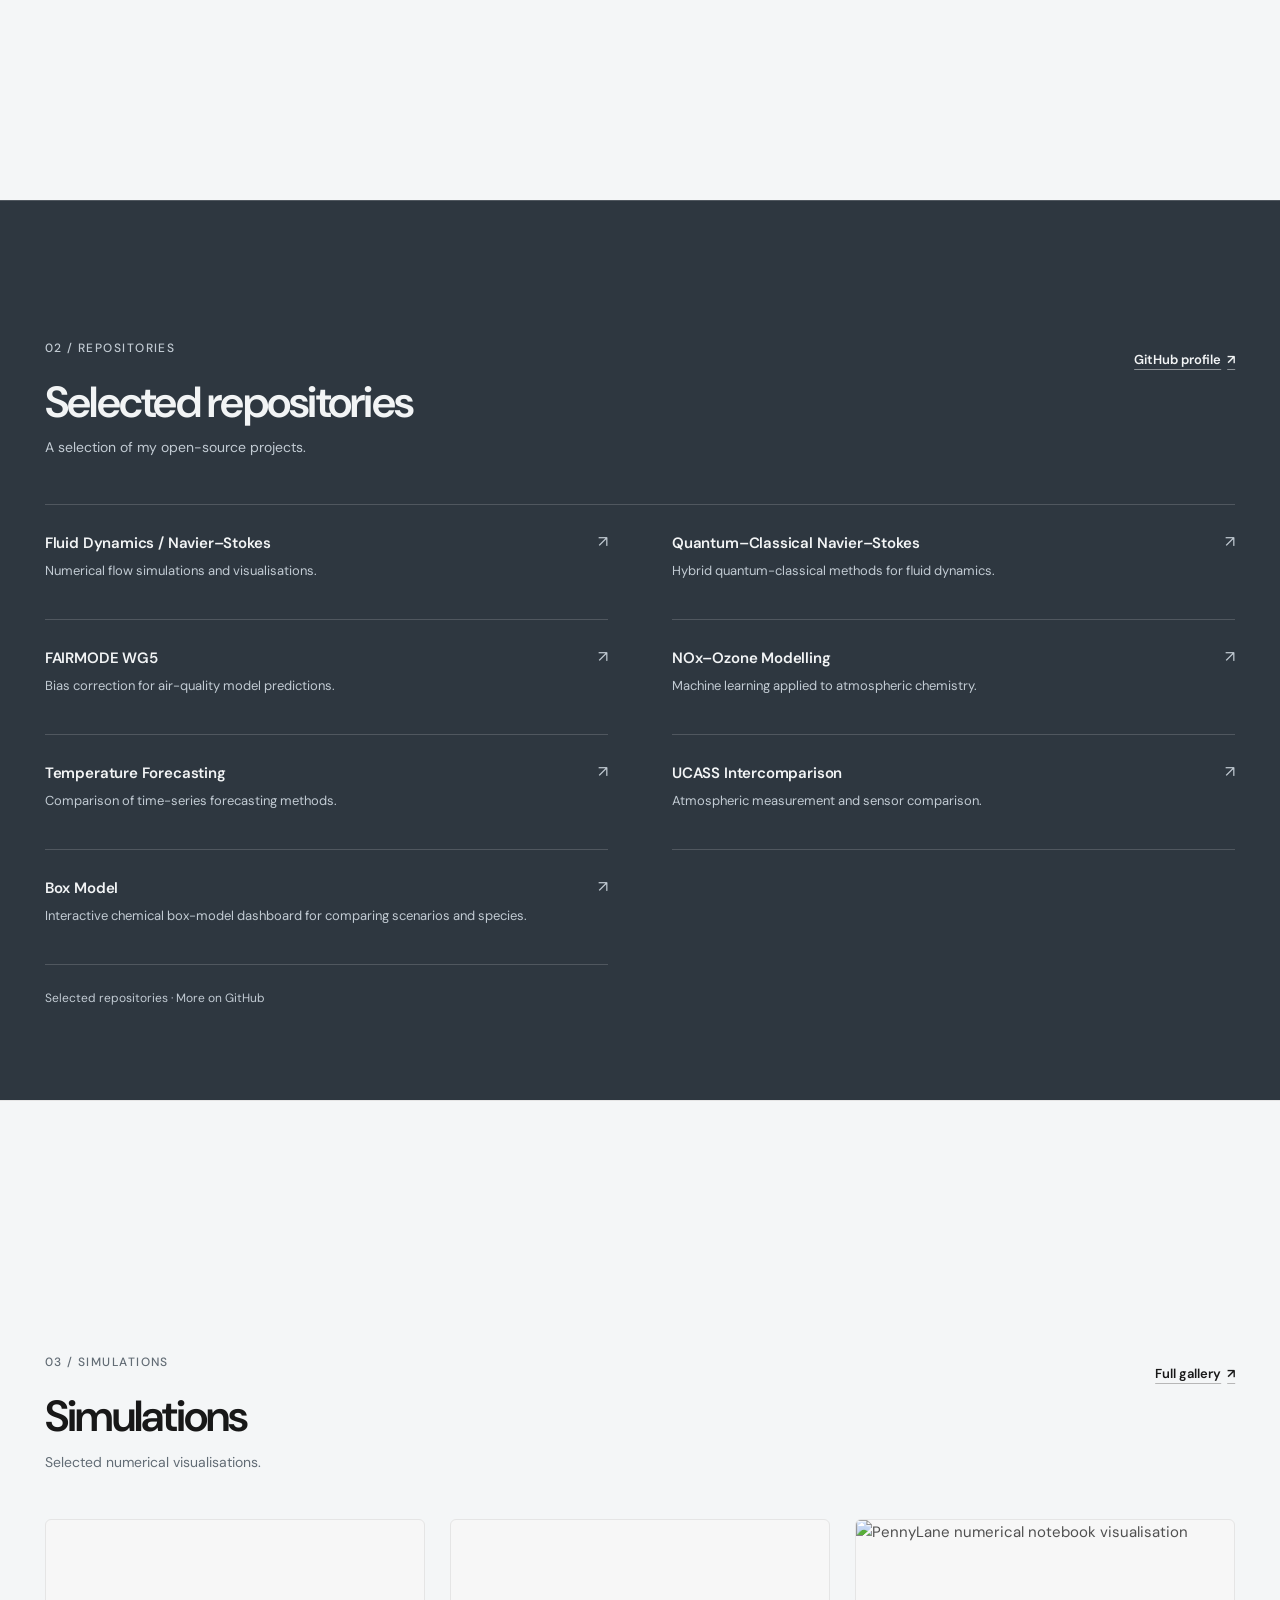
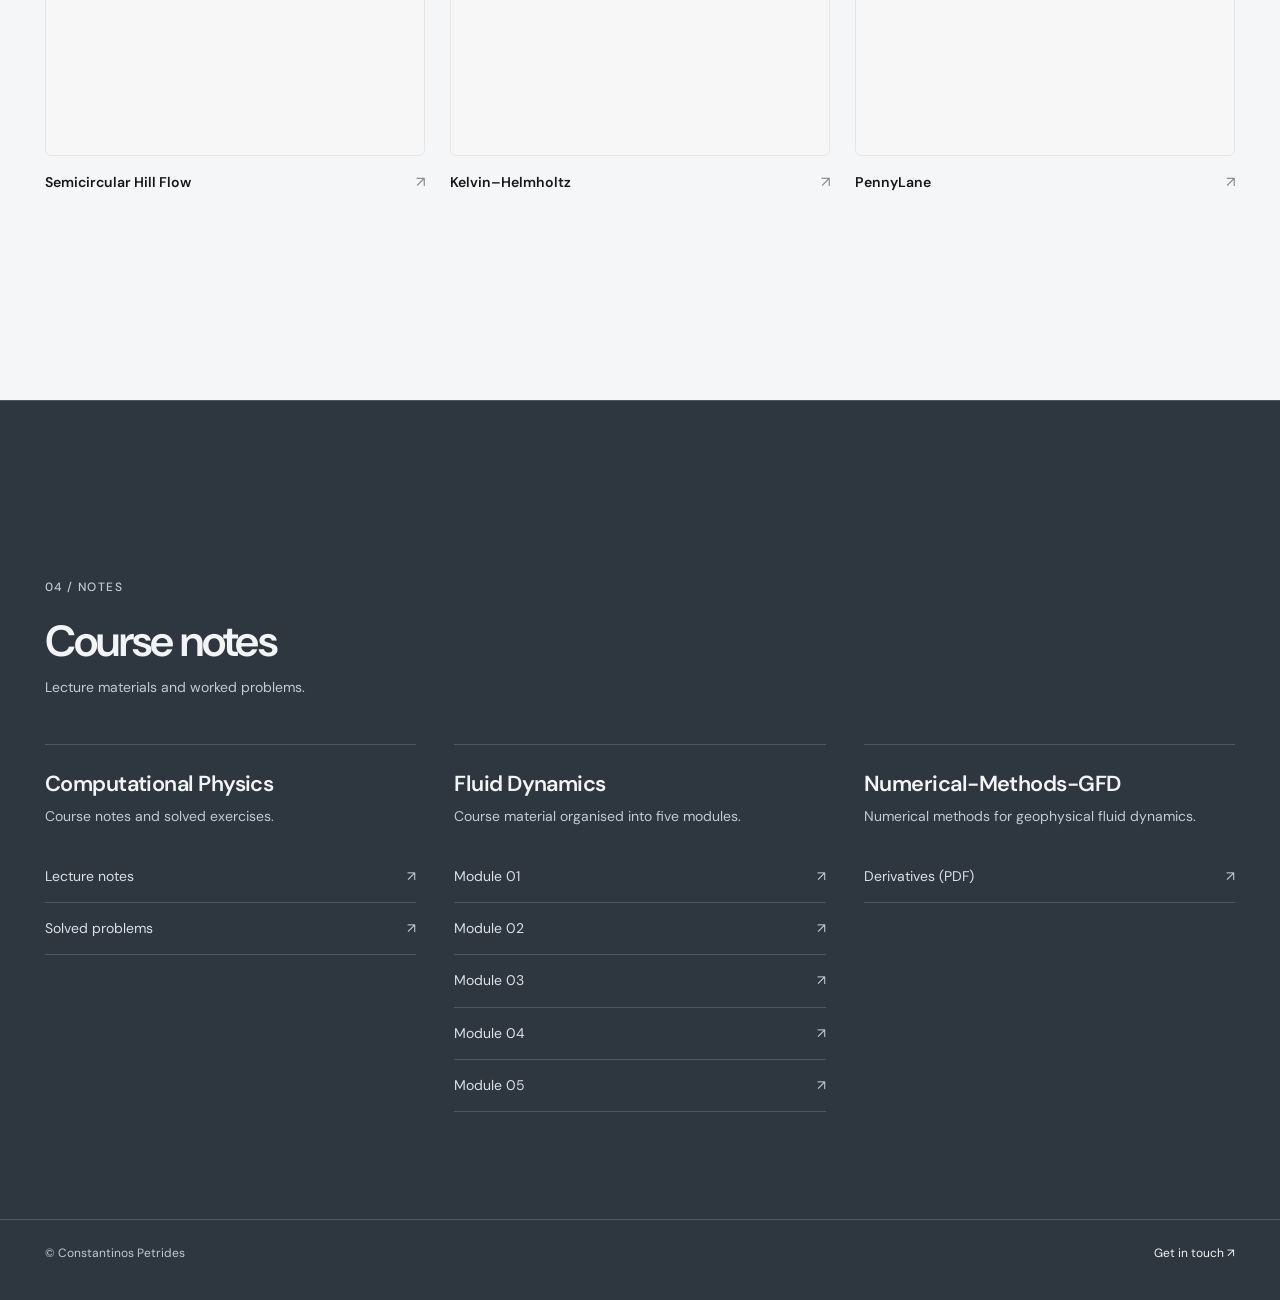
==== commit a7aed7b9: "Open Numerical Methods PDF directly with access-code prompt" ====
--- a/index.html
+++ b/index.html
@@ -20,8 +20,8 @@
   <link rel="preconnect" href="https://fonts.googleapis.com">
   <link rel="preconnect" href="https://fonts.gstatic.com" crossorigin>
   <link href="https://fonts.googleapis.com/css2?family=Cormorant+Garamond:wght@500;600&family=DM+Sans:wght@400;500;600;700&display=swap" rel="stylesheet">
-  <link rel="stylesheet" href="css/portfolio.css?v=notes-20261116">
-  <script src="js/portfolio.js?v=featured-box-model-20261115" defer></script>
+  <link rel="stylesheet" href="css/portfolio.css?v=notes-password-20261116">
+  <script src="js/portfolio.js?v=notes-password-20261116" defer></script>
   <script type="application/ld+json">
     {
       "@context": "https://schema.org",
@@ -215,11 +215,10 @@
             </div>
           </section>
           <section class="notes-group" aria-labelledby="numericalMethodsNotesTitle">
-            <h3 id="numericalMethodsNotesTitle">Numerical-Methods-GFD</h3>
+            <h3 id="numericalMethodsNotesTitle"><a class="protected-pdf" href="https://raw.githubusercontent.com/costpetrides/Numerical-Methods-GFD/main/Petrides/Derivative.pdf">Numerical-Methods-GFD</a></h3>
             <p>Numerical methods for geophysical fluid dynamics.</p>
             <div class="notes-links">
-              <a href="https://github.com/costpetrides/Numerical-Methods-GFD/blob/main/Petrides/Derivative.pdf" target="_blank" rel="noopener noreferrer" aria-label="Numerical Methods GFD derivatives notes (PDF)">Derivatives (PDF) <span aria-hidden="true">↗</span></a>
-              <a href="https://github.com/costpetrides/Numerical-Methods-GFD" target="_blank" rel="noopener noreferrer" aria-label="Numerical Methods GFD GitHub repository">GitHub repository <span aria-hidden="true">↗</span></a>
+              <a class="protected-pdf" href="https://raw.githubusercontent.com/costpetrides/Numerical-Methods-GFD/main/Petrides/Derivative.pdf" aria-label="Open Numerical Methods GFD Derivatives PDF">Derivatives (PDF) <span aria-hidden="true">↗</span></a>
             </div>
           </section>
         </div>
@@ -232,5 +231,19 @@
       </footer>
     </section>
   </main>
+
+  <dialog id="notesPasswordDialog" class="notes-password-dialog" aria-labelledby="notesPasswordTitle" aria-describedby="notesPasswordDescription">
+    <form id="notesPasswordForm">
+      <h2 id="notesPasswordTitle">Protected notes</h2>
+      <p id="notesPasswordDescription">Enter the access code to open the PDF.</p>
+      <label for="notesPasswordInput">Access code</label>
+      <input id="notesPasswordInput" name="accessCode" type="password" inputmode="numeric" autocomplete="off" required>
+      <p id="notesPasswordError" class="notes-password-error" role="alert" hidden>Incorrect code. Try again.</p>
+      <div class="notes-password-actions">
+        <button type="button" id="notesPasswordCancel">Cancel</button>
+        <button type="submit">Open PDF</button>
+      </div>
+    </form>
+  </dialog>
 </body>
 </html>
--- a/css/portfolio.css
+++ b/css/portfolio.css
@@ -576,6 +576,54 @@
 .notes-links a:hover { color: var(--ink); }
 .notes-links a:hover span { color: var(--ink); transform: translate(2px, -2px); }
 #notes .footer-inner a { color: var(--ink); }
+
+
+/* Minimal PDF access-code prompt, consistent with the portfolio. */
+.notes-group h3 a:hover { text-decoration: underline; text-underline-offset: 4px; }
+.notes-password-dialog {
+  width: min(420px, calc(100% - 32px));
+  max-width: none;
+  border: 1px solid #cbd2d8;
+  border-radius: 7px;
+  padding: 30px;
+  background: #f4f6f7;
+  color: #181818;
+  box-shadow: 0 20px 65px rgba(10, 20, 30, .20);
+}
+.notes-password-dialog::backdrop { background: rgba(15, 23, 31, .66); }
+.notes-password-dialog h2 {
+  margin: 0 0 8px;
+  font-size: 27px;
+  letter-spacing: -.025em;
+}
+.notes-password-dialog p { margin: 0 0 20px; color: #505b65; font-size: 14px; }
+.notes-password-dialog label { display: block; font-size: 13px; margin-bottom: 7px; }
+.notes-password-dialog input {
+  width: 100%;
+  border: 1px solid #aeb8c0;
+  border-radius: 4px;
+  background: #fff;
+  color: #181818;
+  padding: 12px;
+  font: inherit;
+}
+.notes-password-dialog .notes-password-error {
+  color: #a32d2d;
+  margin: 8px 0 0;
+  font-size: 13px;
+}
+.notes-password-actions { display: flex; justify-content: flex-end; gap: 12px; margin-top: 24px; }
+.notes-password-actions button {
+  border: 1px solid #1d252d;
+  border-radius: 3px;
+  padding: 9px 15px;
+  background: transparent;
+  color: #1d252d;
+  cursor: pointer;
+  font-size: 13px;
+}
+.notes-password-actions button[type="submit"] { background: #1d252d; color: #fff; }
+.notes-password-actions button:hover { opacity: .82; }
 
 /* The footer belongs to the final full-viewport section, not a separate half-screen. */
 #notes { padding: 0; }
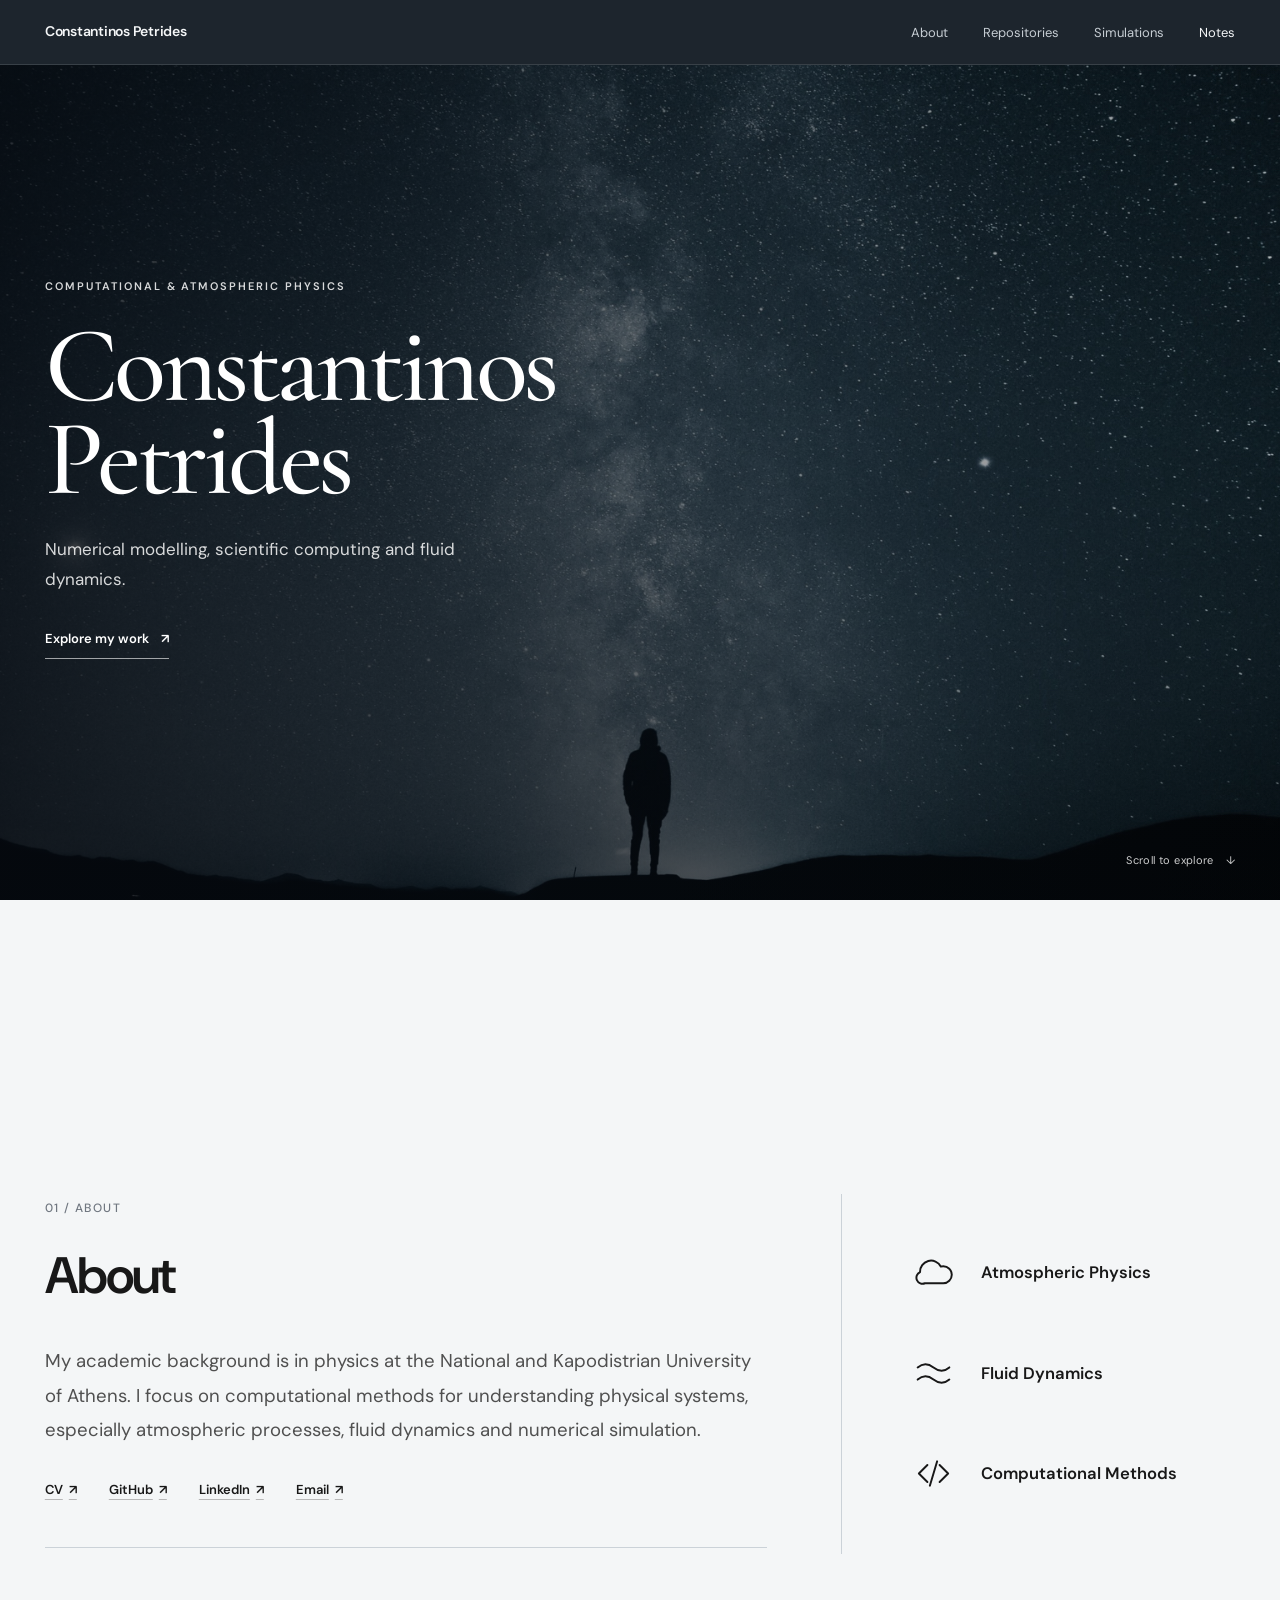
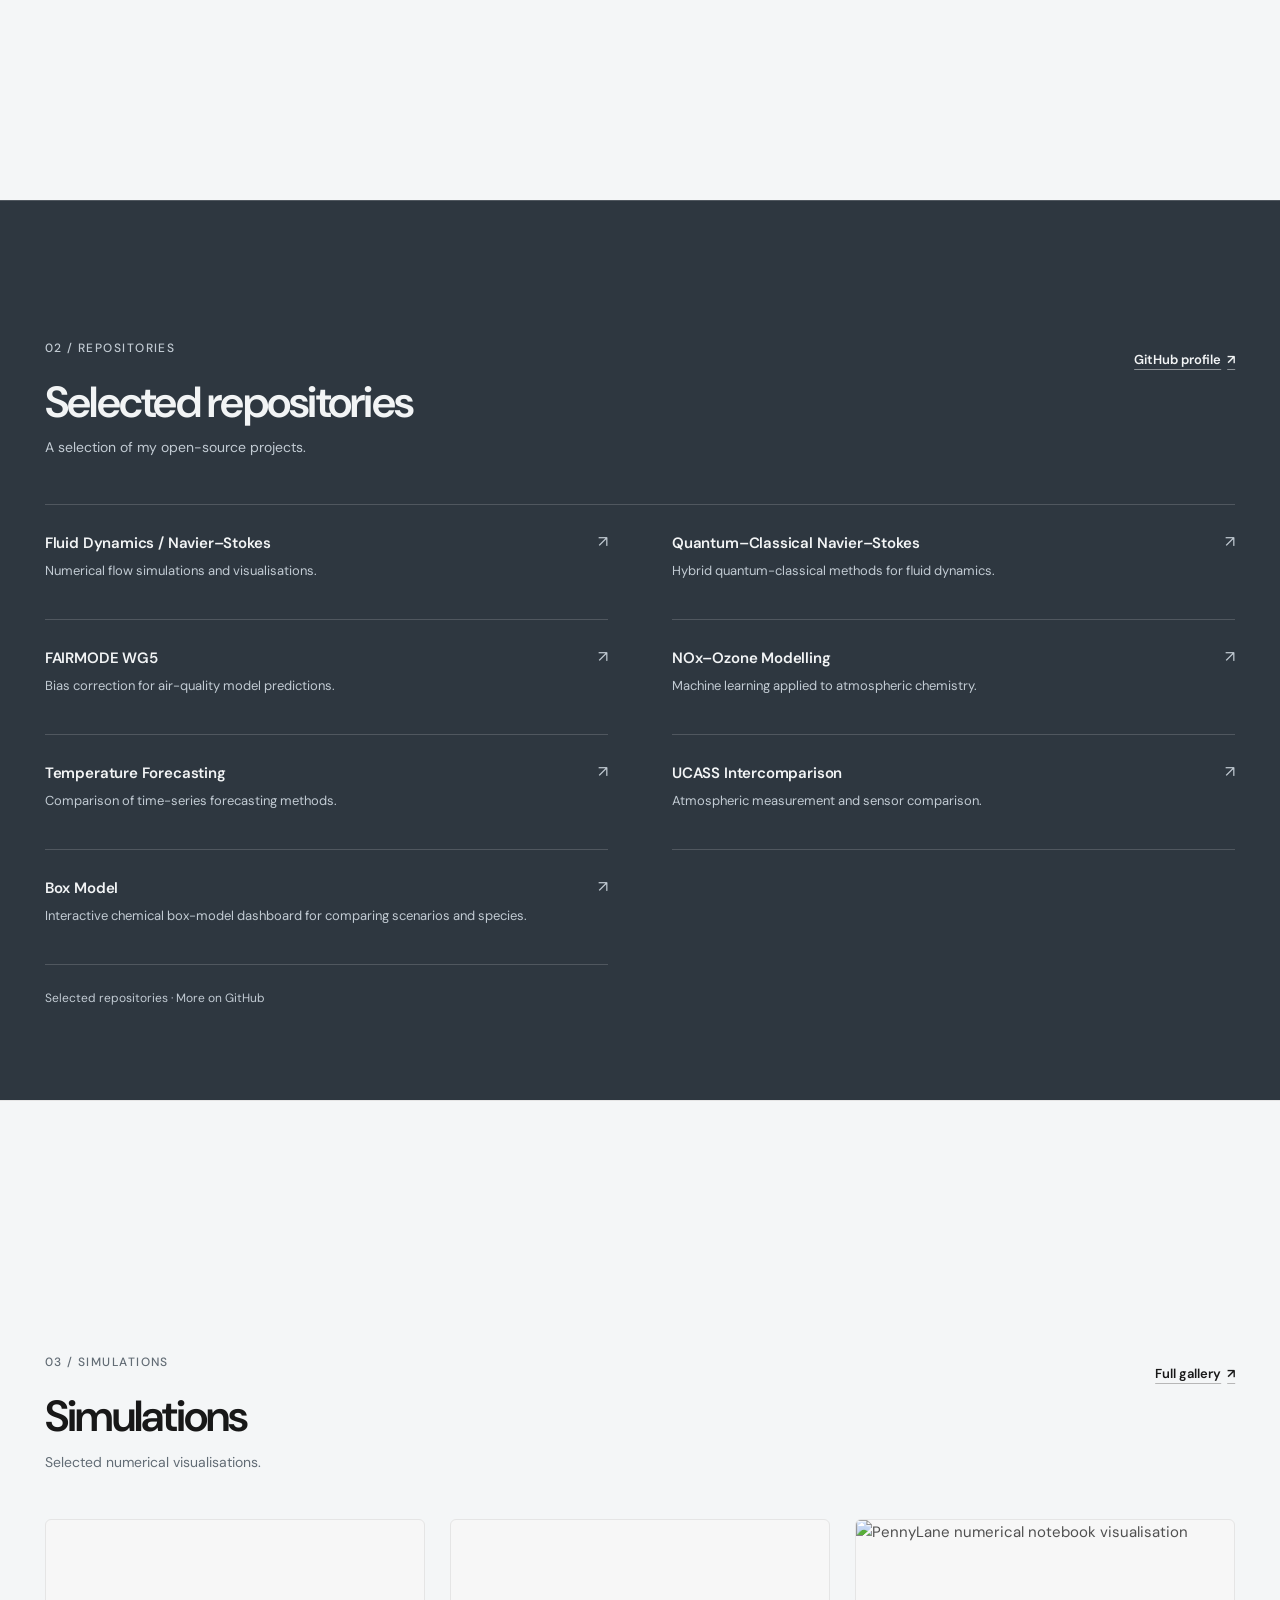
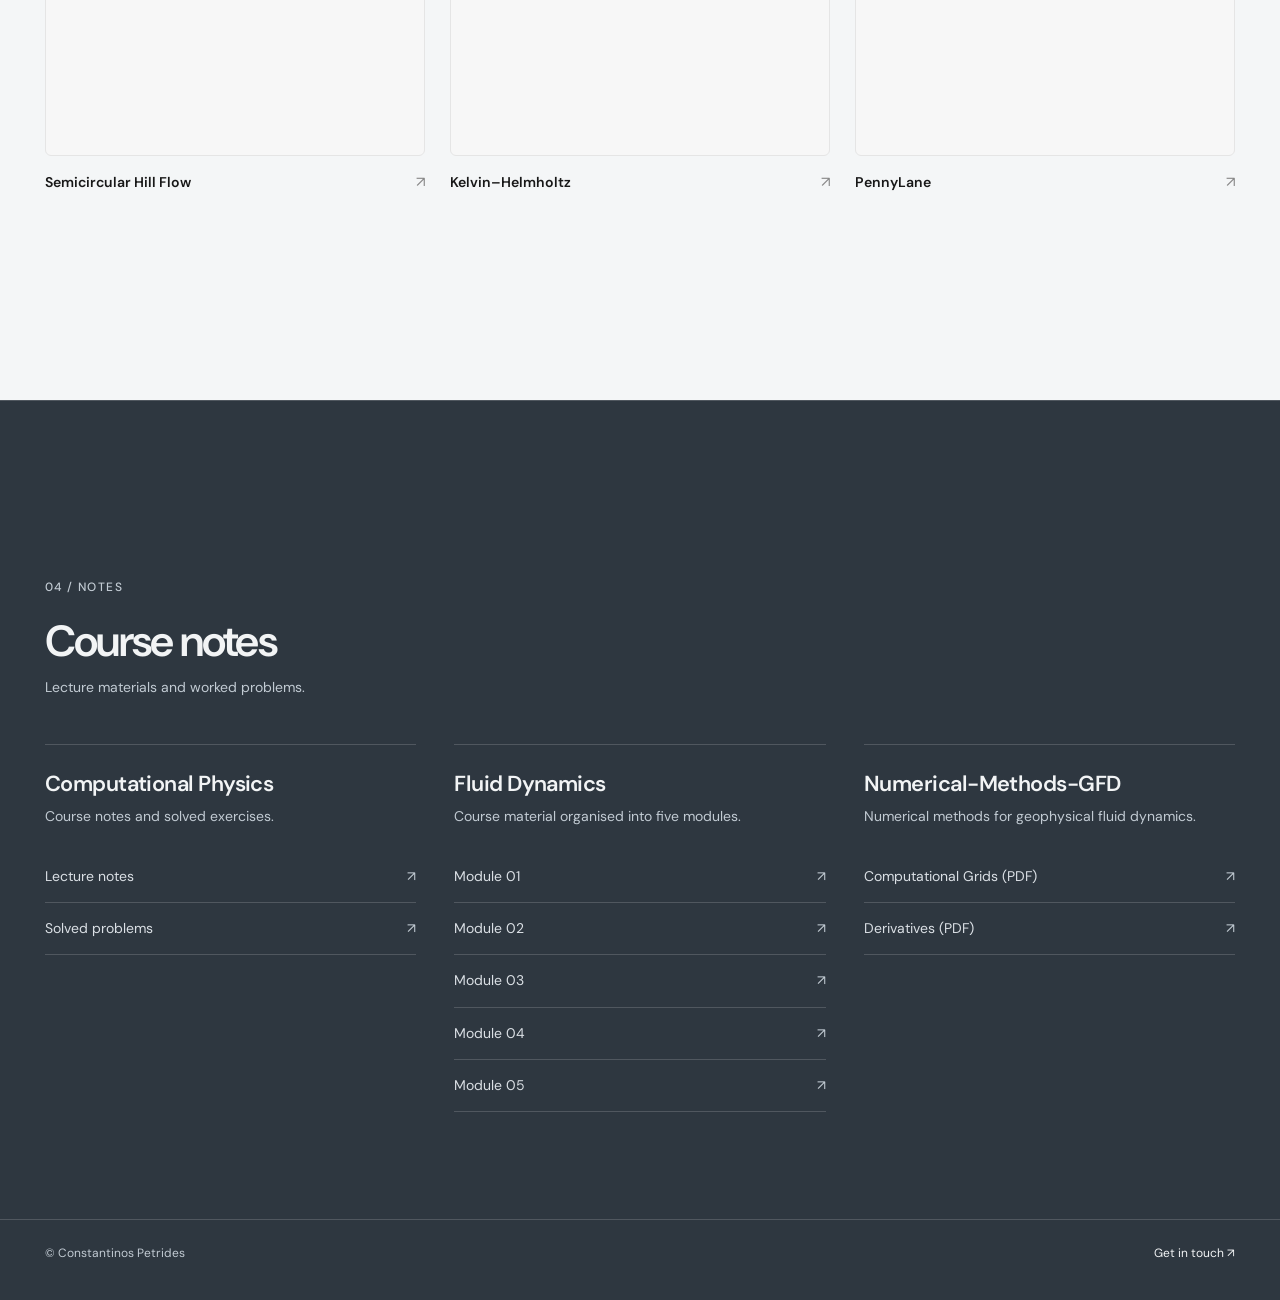
==== commit b4ee291e: "List Computational Grids before Derivatives under Numerical Methods notes" ====
--- a/index.html
+++ b/index.html
@@ -21,7 +21,7 @@
   <link rel="preconnect" href="https://fonts.gstatic.com" crossorigin>
   <link href="https://fonts.googleapis.com/css2?family=Cormorant+Garamond:wght@500;600&family=DM+Sans:wght@400;500;600;700&display=swap" rel="stylesheet">
   <link rel="stylesheet" href="css/portfolio.css?v=notes-password-20261116">
-  <script src="js/portfolio.js?v=notes-password-20261116" defer></script>
+  <script src="js/portfolio.js?v=notes-viewer-20261117" defer></script>
   <script type="application/ld+json">
     {
       "@context": "https://schema.org",
@@ -215,10 +215,11 @@
             </div>
           </section>
           <section class="notes-group" aria-labelledby="numericalMethodsNotesTitle">
-            <h3 id="numericalMethodsNotesTitle"><a class="protected-pdf" href="https://raw.githubusercontent.com/costpetrides/Numerical-Methods-GFD/main/Petrides/Derivative.pdf">Numerical-Methods-GFD</a></h3>
+            <h3 id="numericalMethodsNotesTitle"><a href="computational_grids.html" target="_blank" rel="noopener noreferrer">Numerical-Methods-GFD</a></h3>
             <p>Numerical methods for geophysical fluid dynamics.</p>
             <div class="notes-links">
-              <a class="protected-pdf" href="https://raw.githubusercontent.com/costpetrides/Numerical-Methods-GFD/main/Petrides/Derivative.pdf" aria-label="Open Numerical Methods GFD Derivatives PDF">Derivatives (PDF) <span aria-hidden="true">↗</span></a>
+              <a href="computational_grids.html" target="_blank" rel="noopener noreferrer" aria-label="Open protected Computational Grids notes in a new tab">Computational Grids (PDF) <span aria-hidden="true">↗</span></a>
+              <a href="derivatives.html" target="_blank" rel="noopener noreferrer" aria-label="Open protected Derivatives notes in a new tab">Derivatives (PDF) <span aria-hidden="true">↗</span></a>
             </div>
           </section>
         </div>
@@ -232,18 +233,6 @@
     </section>
   </main>
 
-  <dialog id="notesPasswordDialog" class="notes-password-dialog" aria-labelledby="notesPasswordTitle" aria-describedby="notesPasswordDescription">
-    <form id="notesPasswordForm">
-      <h2 id="notesPasswordTitle">Protected notes</h2>
-      <p id="notesPasswordDescription">Enter the access code to open the PDF.</p>
-      <label for="notesPasswordInput">Access code</label>
-      <input id="notesPasswordInput" name="accessCode" type="password" inputmode="numeric" autocomplete="off" required>
-      <p id="notesPasswordError" class="notes-password-error" role="alert" hidden>Incorrect code. Try again.</p>
-      <div class="notes-password-actions">
-        <button type="button" id="notesPasswordCancel">Cancel</button>
-        <button type="submit">Open PDF</button>
-      </div>
-    </form>
-  </dialog>
+
 </body>
 </html>
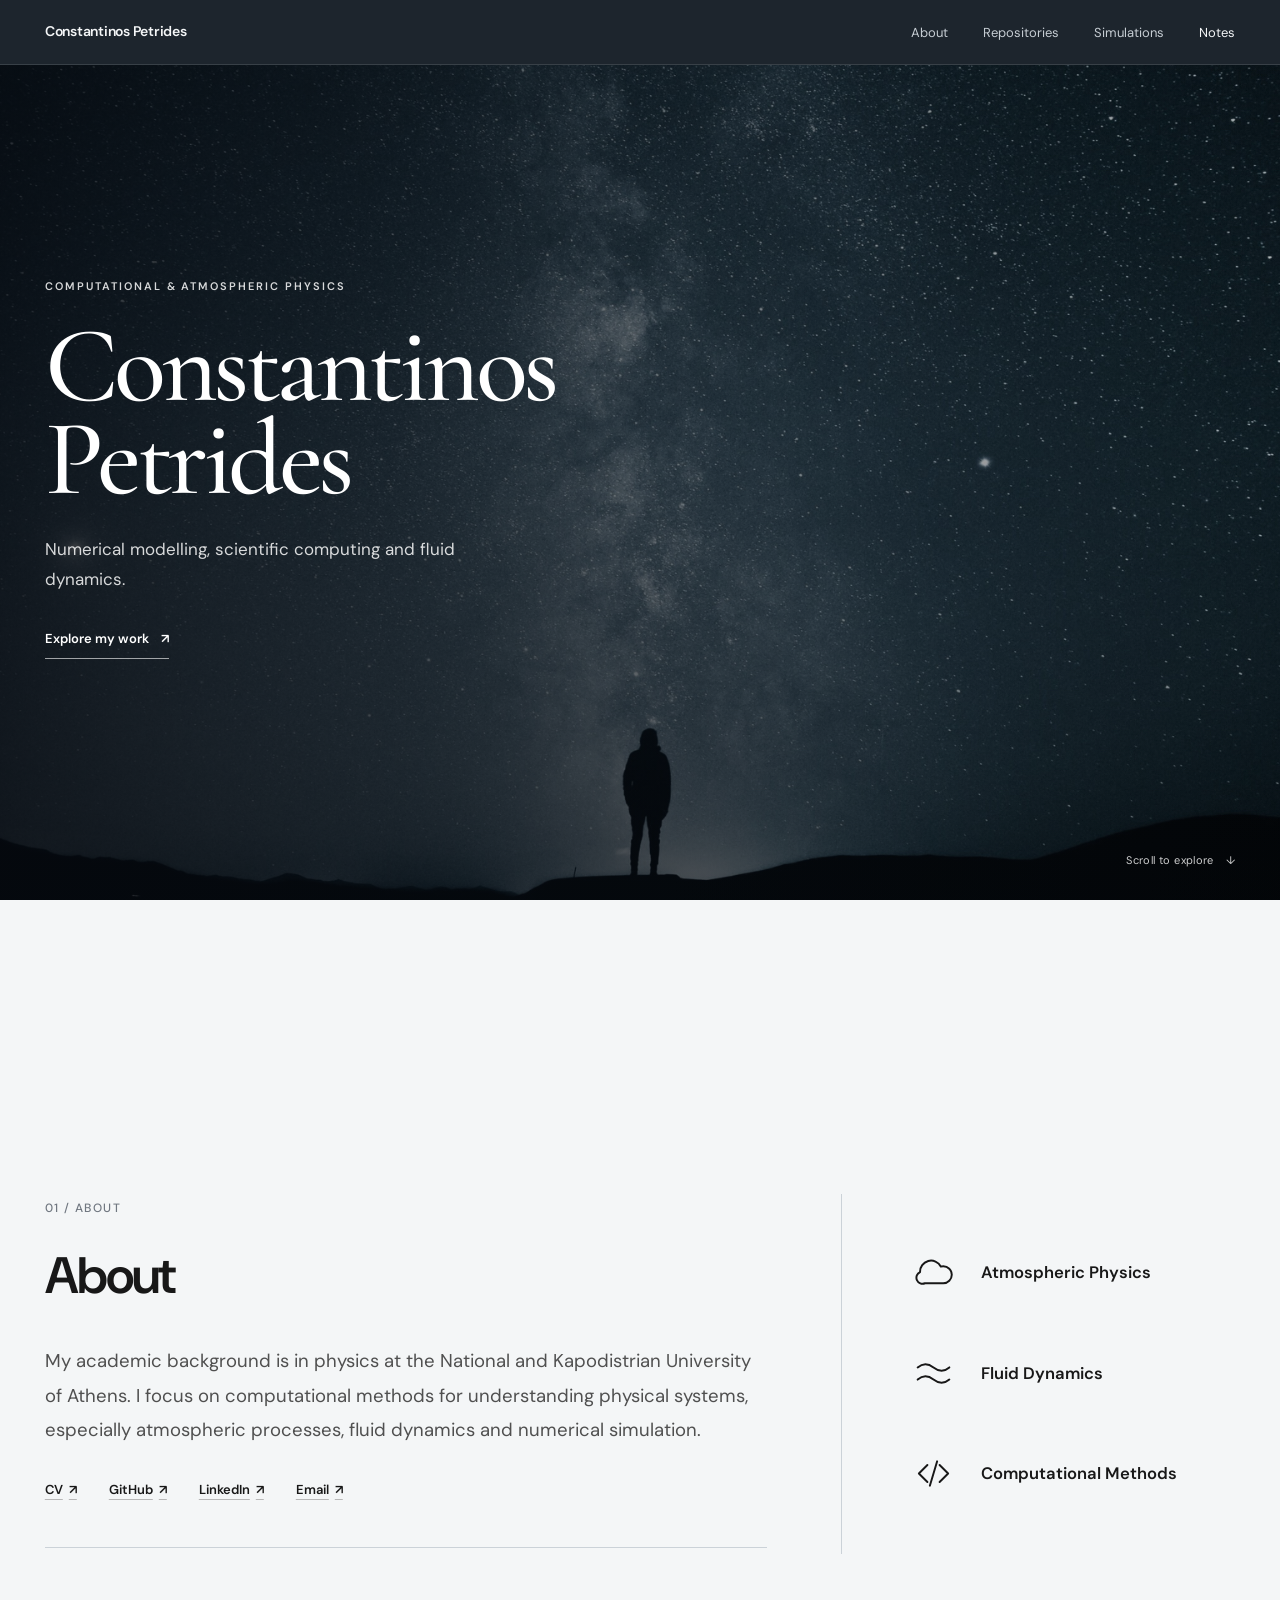
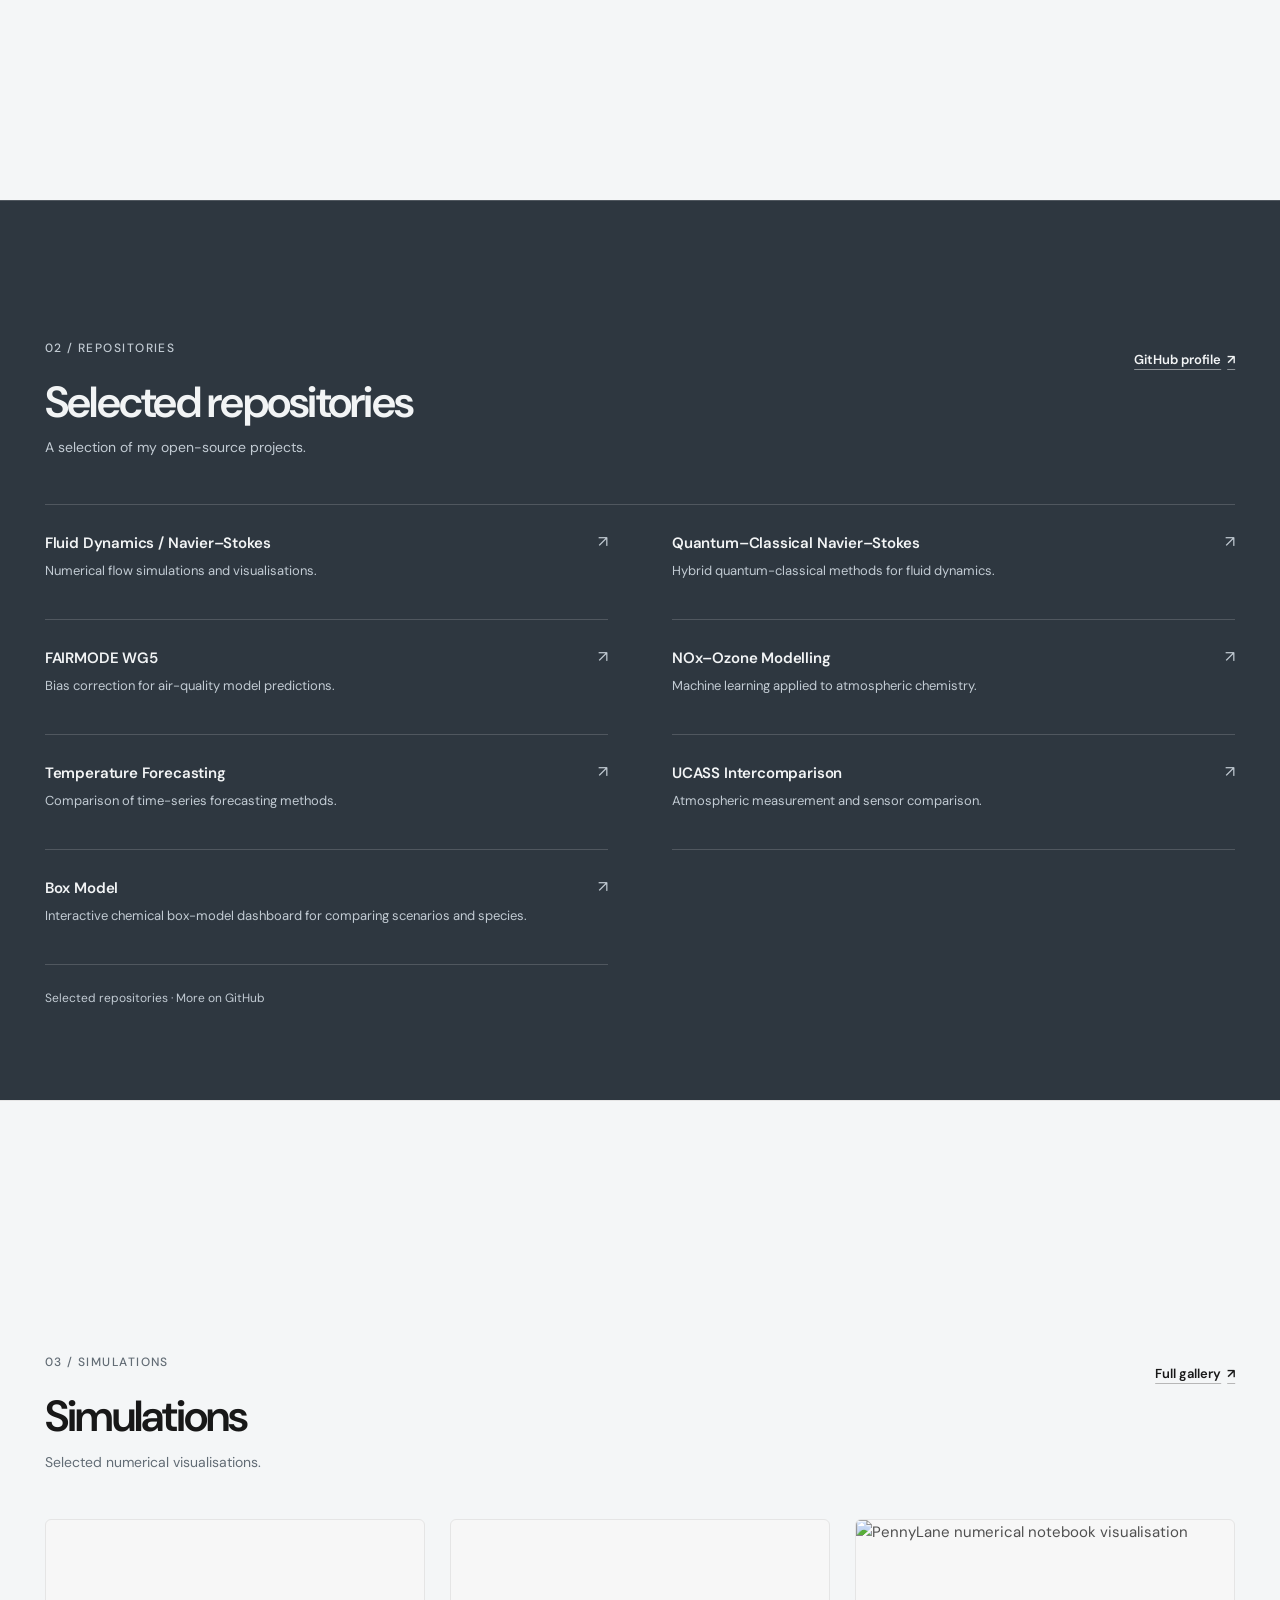
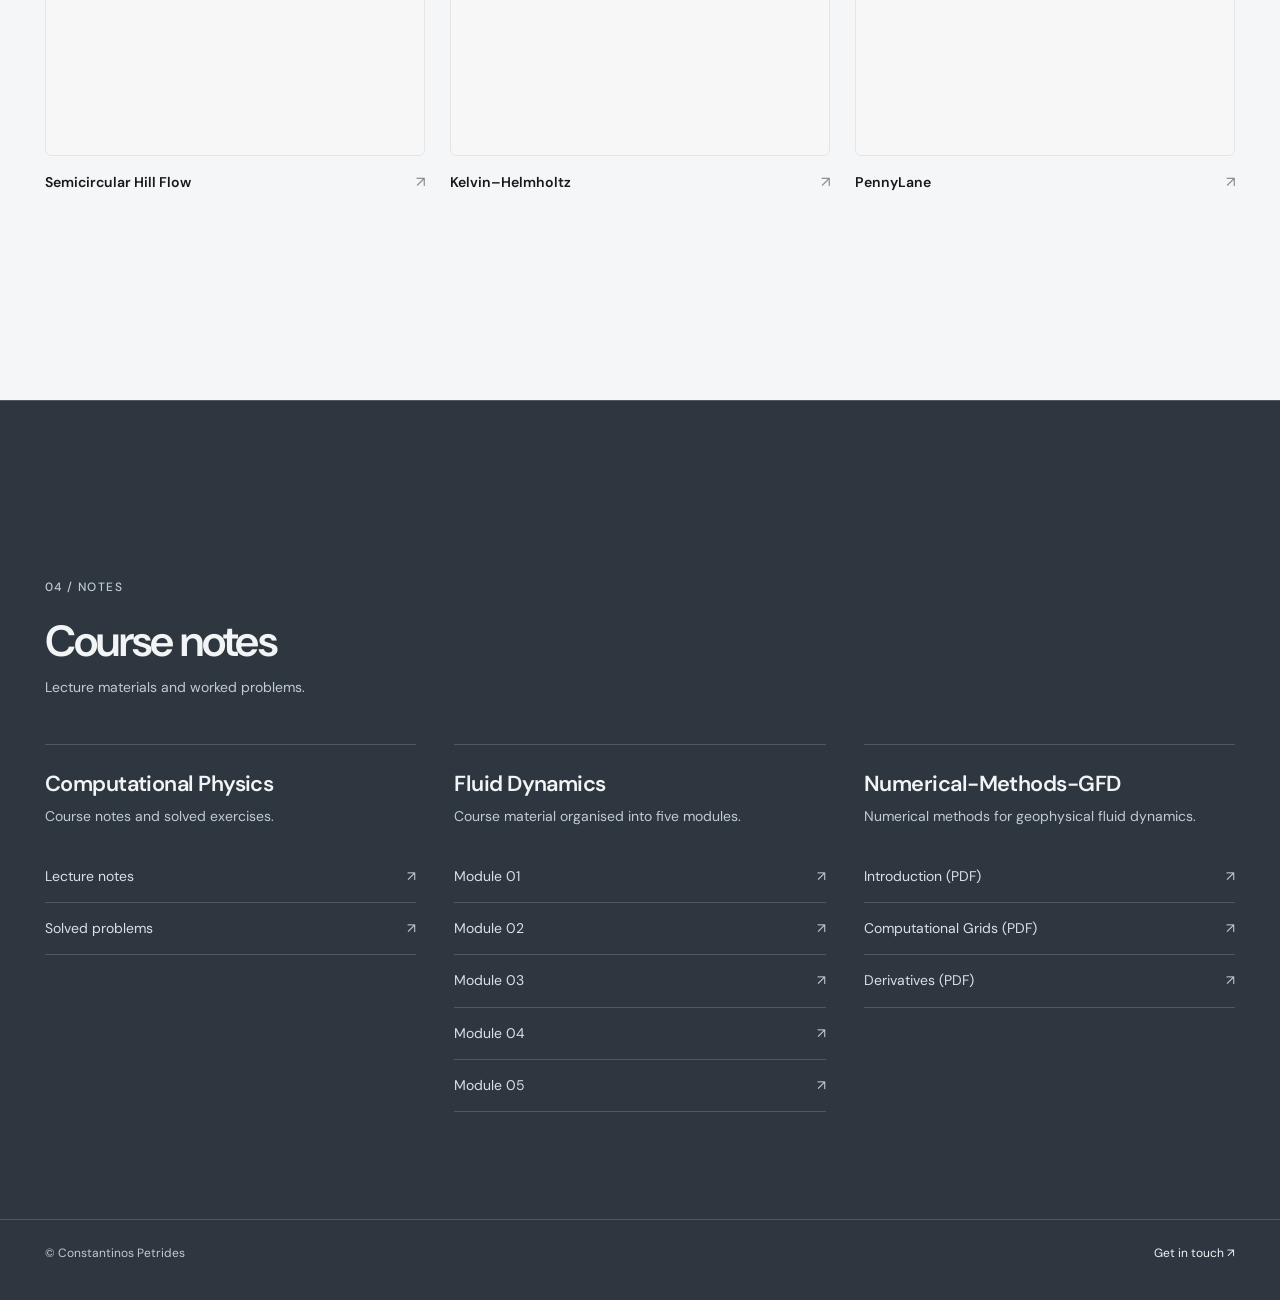
==== commit 980528c5: "List Introduction before Computational Grids and Derivatives" ====
--- a/index.html
+++ b/index.html
@@ -215,9 +215,10 @@
             </div>
           </section>
           <section class="notes-group" aria-labelledby="numericalMethodsNotesTitle">
-            <h3 id="numericalMethodsNotesTitle"><a href="computational_grids.html" target="_blank" rel="noopener noreferrer">Numerical-Methods-GFD</a></h3>
+            <h3 id="numericalMethodsNotesTitle"><a href="introduction.html" target="_blank" rel="noopener noreferrer">Numerical-Methods-GFD</a></h3>
             <p>Numerical methods for geophysical fluid dynamics.</p>
             <div class="notes-links">
+              <a href="introduction.html" target="_blank" rel="noopener noreferrer" aria-label="Open protected Introduction notes in a new tab">Introduction (PDF) <span aria-hidden="true">↗</span></a>
               <a href="computational_grids.html" target="_blank" rel="noopener noreferrer" aria-label="Open protected Computational Grids notes in a new tab">Computational Grids (PDF) <span aria-hidden="true">↗</span></a>
               <a href="derivatives.html" target="_blank" rel="noopener noreferrer" aria-label="Open protected Derivatives notes in a new tab">Derivatives (PDF) <span aria-hidden="true">↗</span></a>
             </div>
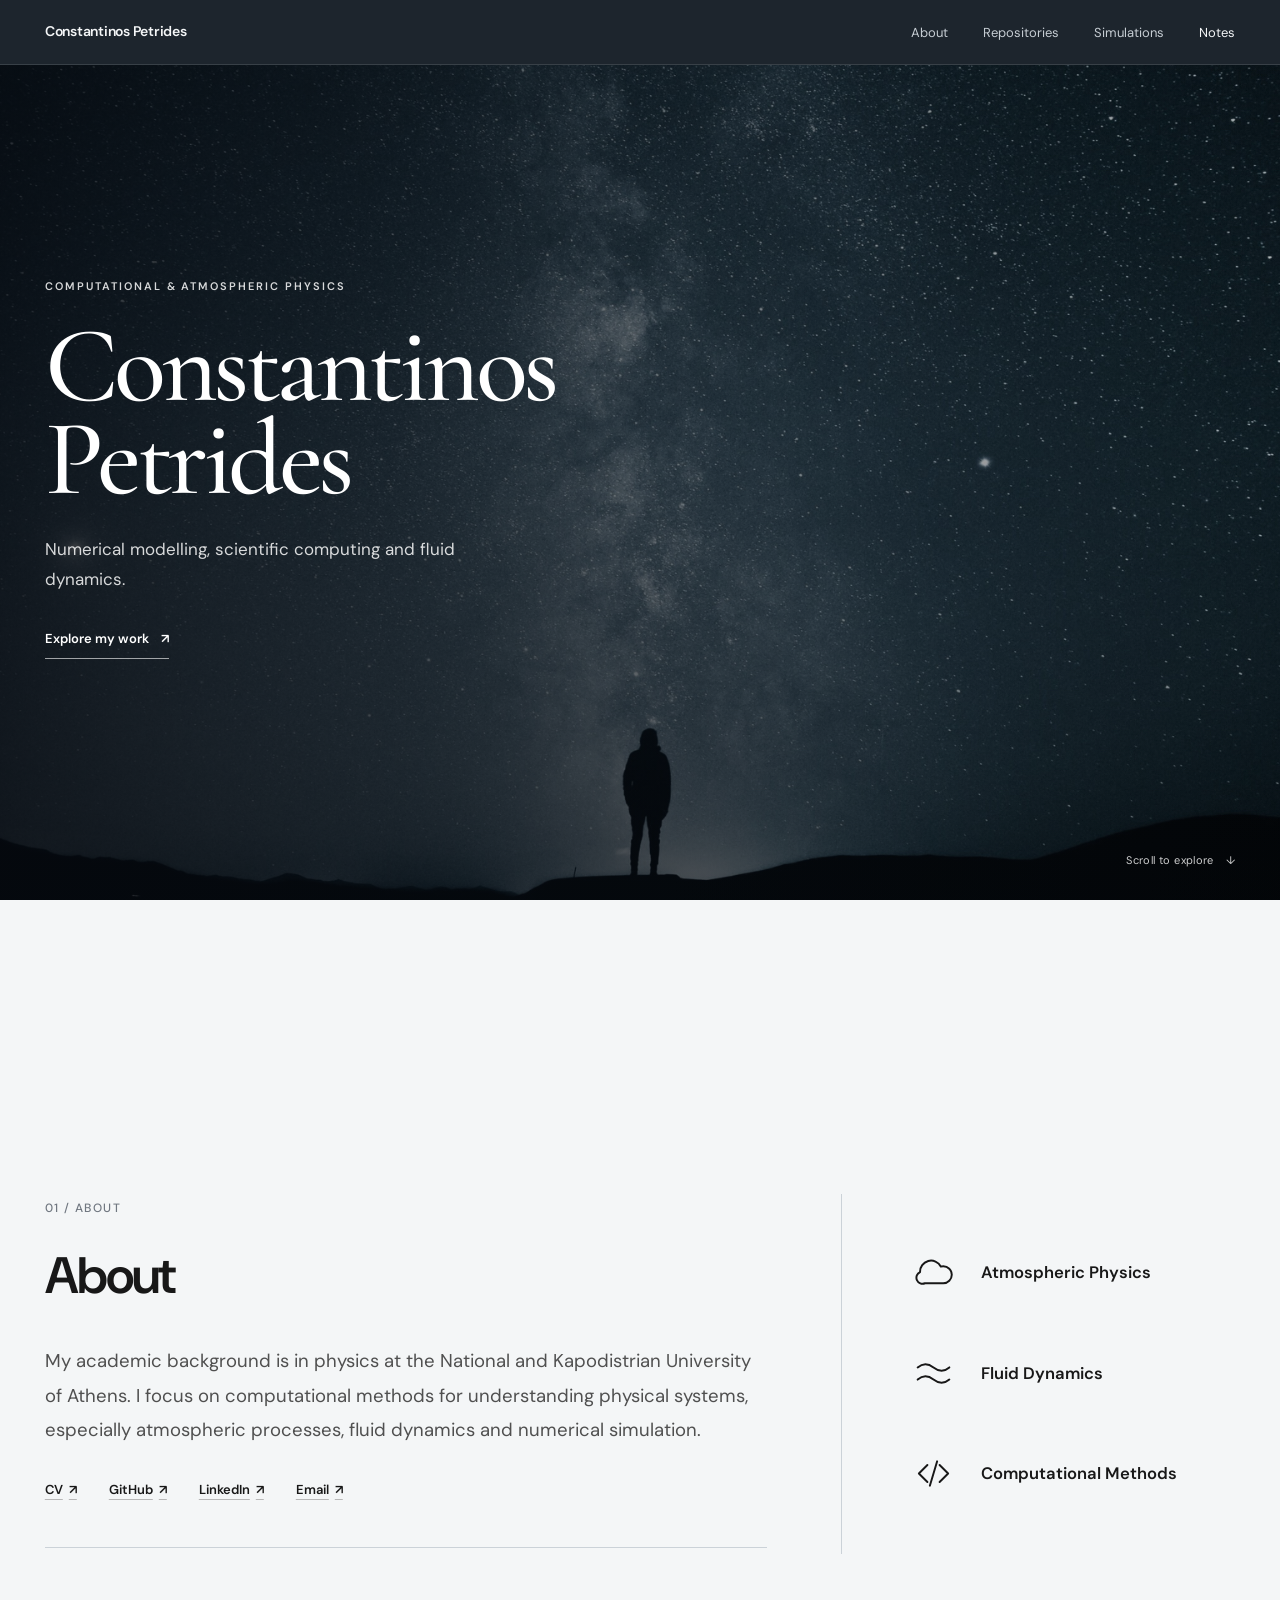
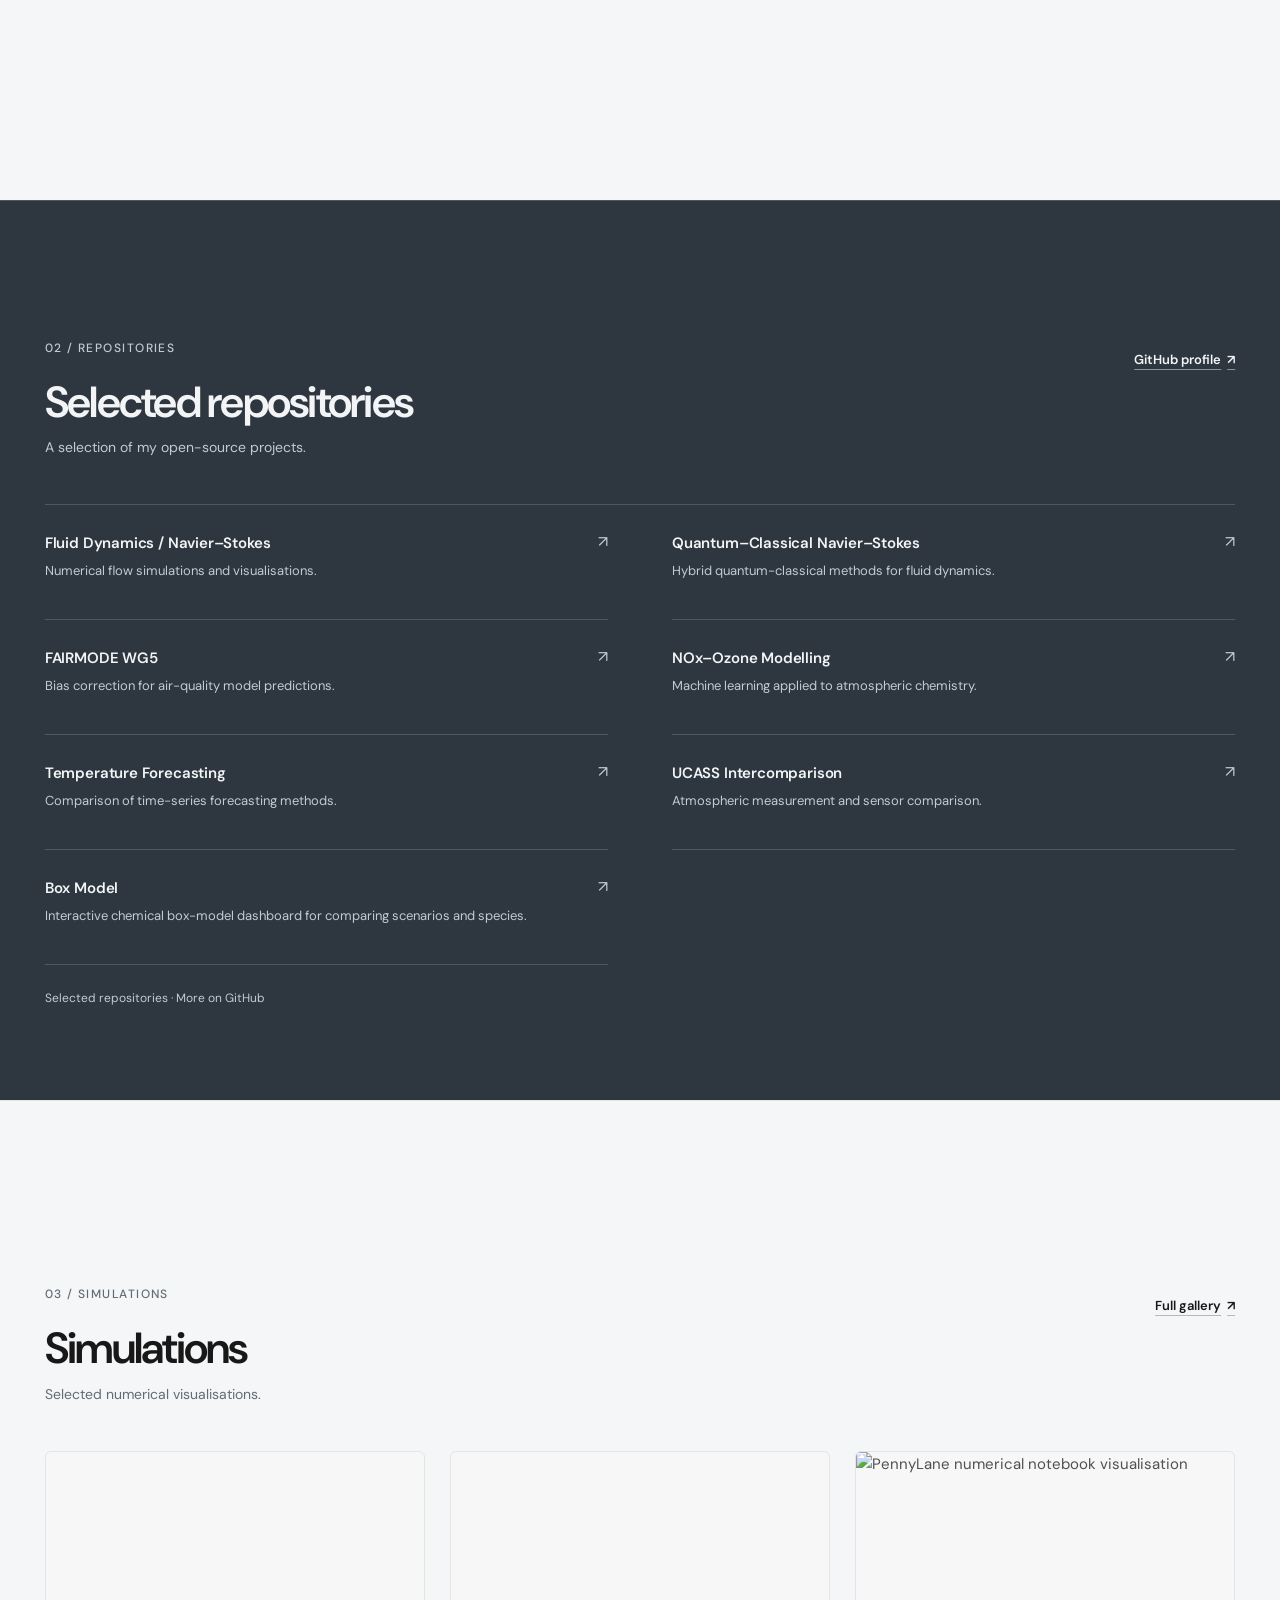
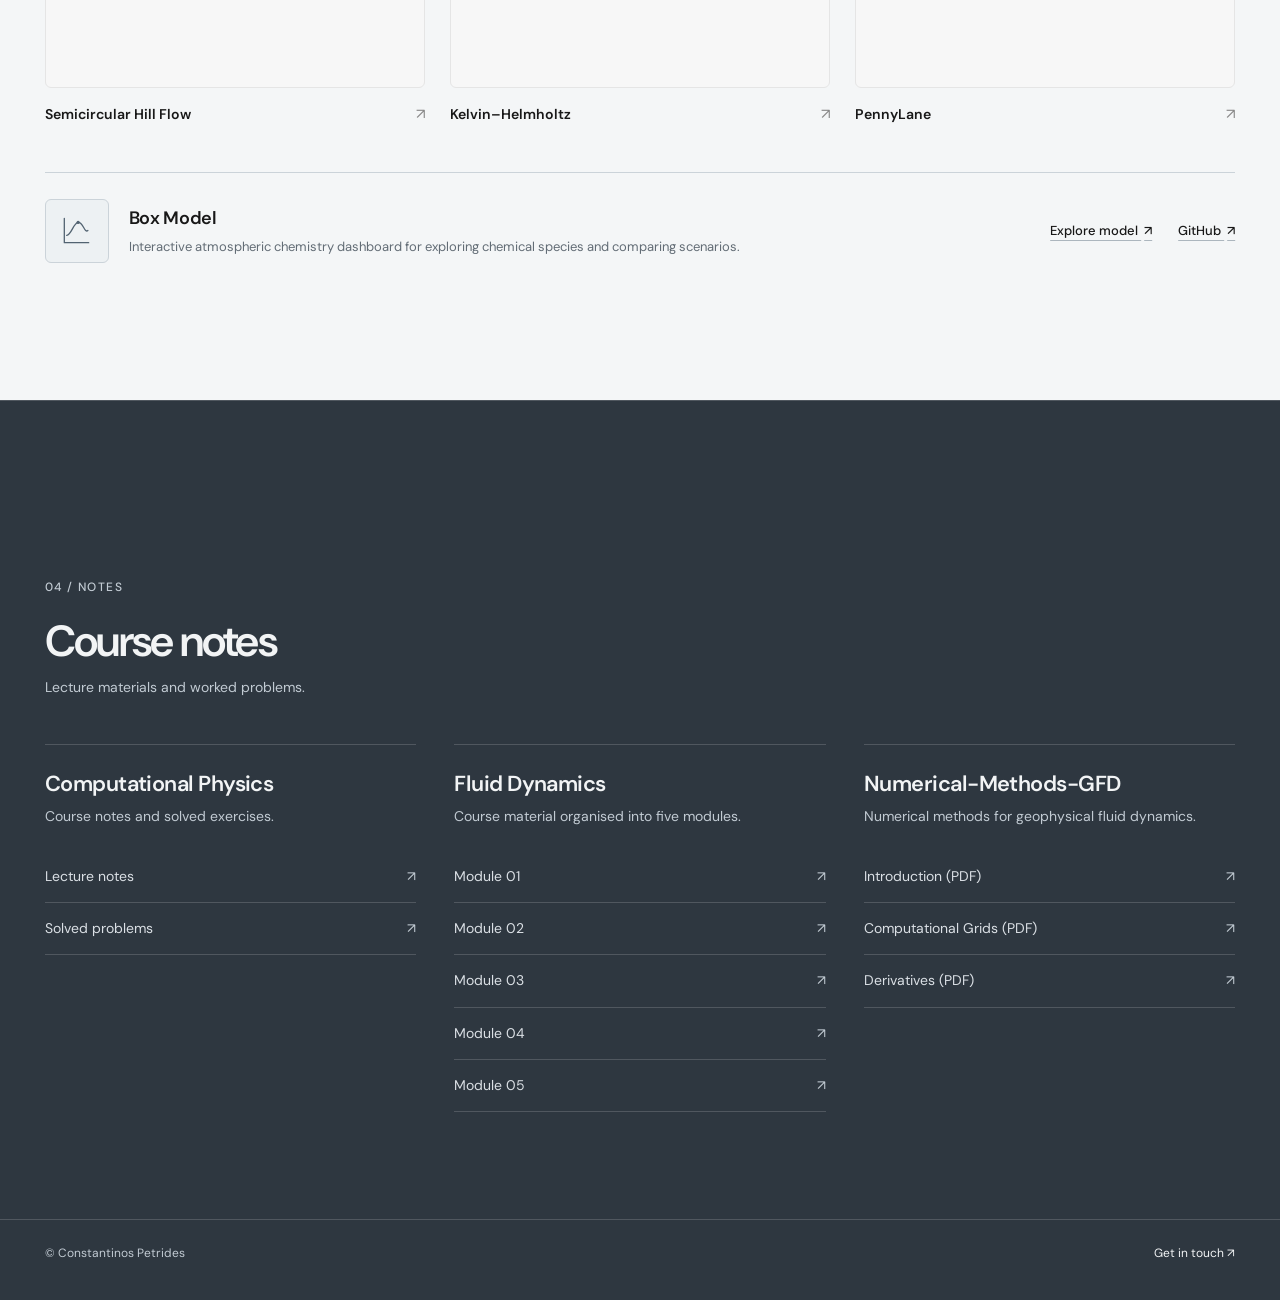
==== commit eb73003a: "Feature live Box Model dashboard beneath simulation previews" ====
--- a/index.html
+++ b/index.html
@@ -20,7 +20,7 @@
   <link rel="preconnect" href="https://fonts.googleapis.com">
   <link rel="preconnect" href="https://fonts.gstatic.com" crossorigin>
   <link href="https://fonts.googleapis.com/css2?family=Cormorant+Garamond:wght@500;600&family=DM+Sans:wght@400;500;600;700&display=swap" rel="stylesheet">
-  <link rel="stylesheet" href="css/portfolio.css?v=notes-password-20261116">
+  <link rel="stylesheet" href="css/portfolio.css?v=box-model-feature-20261119">
   <script src="js/portfolio.js?v=notes-viewer-20261117" defer></script>
   <script type="application/ld+json">
     {
@@ -181,6 +181,23 @@
             </span>
             <span class="simulation-caption"><strong>PennyLane</strong><span aria-hidden="true">↗</span></span>
           </a>
+        </div>
+        <div class="simulation-feature" aria-labelledby="boxModelTitle">
+          <div class="simulation-feature-icon" aria-hidden="true">
+            <svg viewBox="0 0 48 48" fill="none" stroke="currentColor" stroke-width="1.6" stroke-linecap="round" stroke-linejoin="round" focusable="false">
+              <path d="M9 9v30h30"/>
+              <path d="M12 30c6-1 8-15 14-16s8 14 12 10"/>
+              <circle cx="26" cy="14" r="2" fill="currentColor" stroke="none"/>
+            </svg>
+          </div>
+          <div class="simulation-feature-copy">
+            <h3 id="boxModelTitle">Box Model</h3>
+            <p>Interactive atmospheric chemistry dashboard for exploring chemical species and comparing scenarios.</p>
+          </div>
+          <div class="simulation-feature-links">
+            <a href="https://costpetrides.github.io/Box_Model/" target="_blank" rel="noopener noreferrer">Explore model <span aria-hidden="true">↗</span></a>
+            <a href="https://github.com/costpetrides/Box_Model" target="_blank" rel="noopener noreferrer">GitHub <span aria-hidden="true">↗</span></a>
+          </div>
         </div>
       </div>
     </section>
--- a/css/portfolio.css
+++ b/css/portfolio.css
@@ -533,6 +533,56 @@
 .simulation-item:hover .simulation-caption strong { text-decoration: underline; text-underline-offset: 3px; }
 
 
+/* A compact live-tool feature beneath the three fixed simulation previews. */
+.simulation-feature {
+  display: grid;
+  grid-template-columns: 64px minmax(0, 1fr) auto;
+  align-items: center;
+  column-gap: 20px;
+  row-gap: 12px;
+  margin-top: clamp(34px, 5vh, 54px);
+  padding-top: 26px;
+  border-top: 1px solid #cbd3d9;
+}
+.simulation-feature-icon {
+  display: grid;
+  place-items: center;
+  width: 64px;
+  height: 64px;
+  border: 1px solid #cbd3d9;
+  border-radius: 6px;
+  background: #edf1f3;
+  color: #526371;
+}
+.simulation-feature-icon svg { width: 39px; height: 39px; }
+.simulation-feature-copy { min-width: 0; }
+.simulation-feature-copy h3 {
+  margin: 0 0 3px;
+  color: var(--ink);
+  font-size: 18px;
+  font-weight: 600;
+  letter-spacing: -.02em;
+}
+.simulation-feature-copy p {
+  max-width: 650px;
+  margin: 0;
+  color: var(--muted);
+  font-size: 13px;
+  line-height: 1.6;
+}
+.simulation-feature-links { display: flex; align-items: center; justify-content: flex-end; gap: 14px 26px; flex-wrap: wrap; }
+.simulation-feature-links a {
+  color: var(--ink);
+  font-size: 13px;
+  font-weight: 500;
+  white-space: nowrap;
+  text-decoration: underline;
+  text-decoration-color: #acb6be;
+  text-underline-offset: 5px;
+}
+.simulation-feature-links a:hover { text-decoration-color: var(--ink); }
+.simulation-feature-links a span { margin-left: 3px; }
+
 /* Notes: quiet editorial groups and direct links to existing PDFs. */
 .notes-grid {
   display: grid;
@@ -682,6 +732,9 @@
   .about-topic svg { width: 32px; height: 32px; flex-basis: 32px; }
   .repo-list { column-gap: 24px; }
   .simulation-grid { grid-template-columns: repeat(2, minmax(0, 1fr)); }
+  .simulation-feature { grid-template-columns: 56px minmax(0, 1fr); }
+  .simulation-feature-icon { width: 56px; height: 56px; }
+  .simulation-feature-links { grid-column: 2; justify-content: flex-start; }
   .notes-grid { grid-template-columns: repeat(2, minmax(0, 1fr)); gap: 36px; }
 }
 
@@ -724,6 +777,10 @@
   .section-heading { align-items: flex-start; }
   .repo-list { grid-template-columns: 1fr; }
   .simulation-grid { grid-template-columns: 1fr; gap: 28px; }
+  .simulation-feature { grid-template-columns: 48px minmax(0, 1fr); column-gap: 14px; padding-top: 22px; }
+  .simulation-feature-icon { width: 48px; height: 48px; }
+  .simulation-feature-icon svg { width: 31px; height: 31px; }
+  .simulation-feature-links { grid-column: 1 / -1; margin-top: 5px; }
   .notes-grid { grid-template-columns: 1fr; gap: 34px; }
   .repo-item { min-height: 0; padding: 18px 0; }
   #notes { padding: 0; }
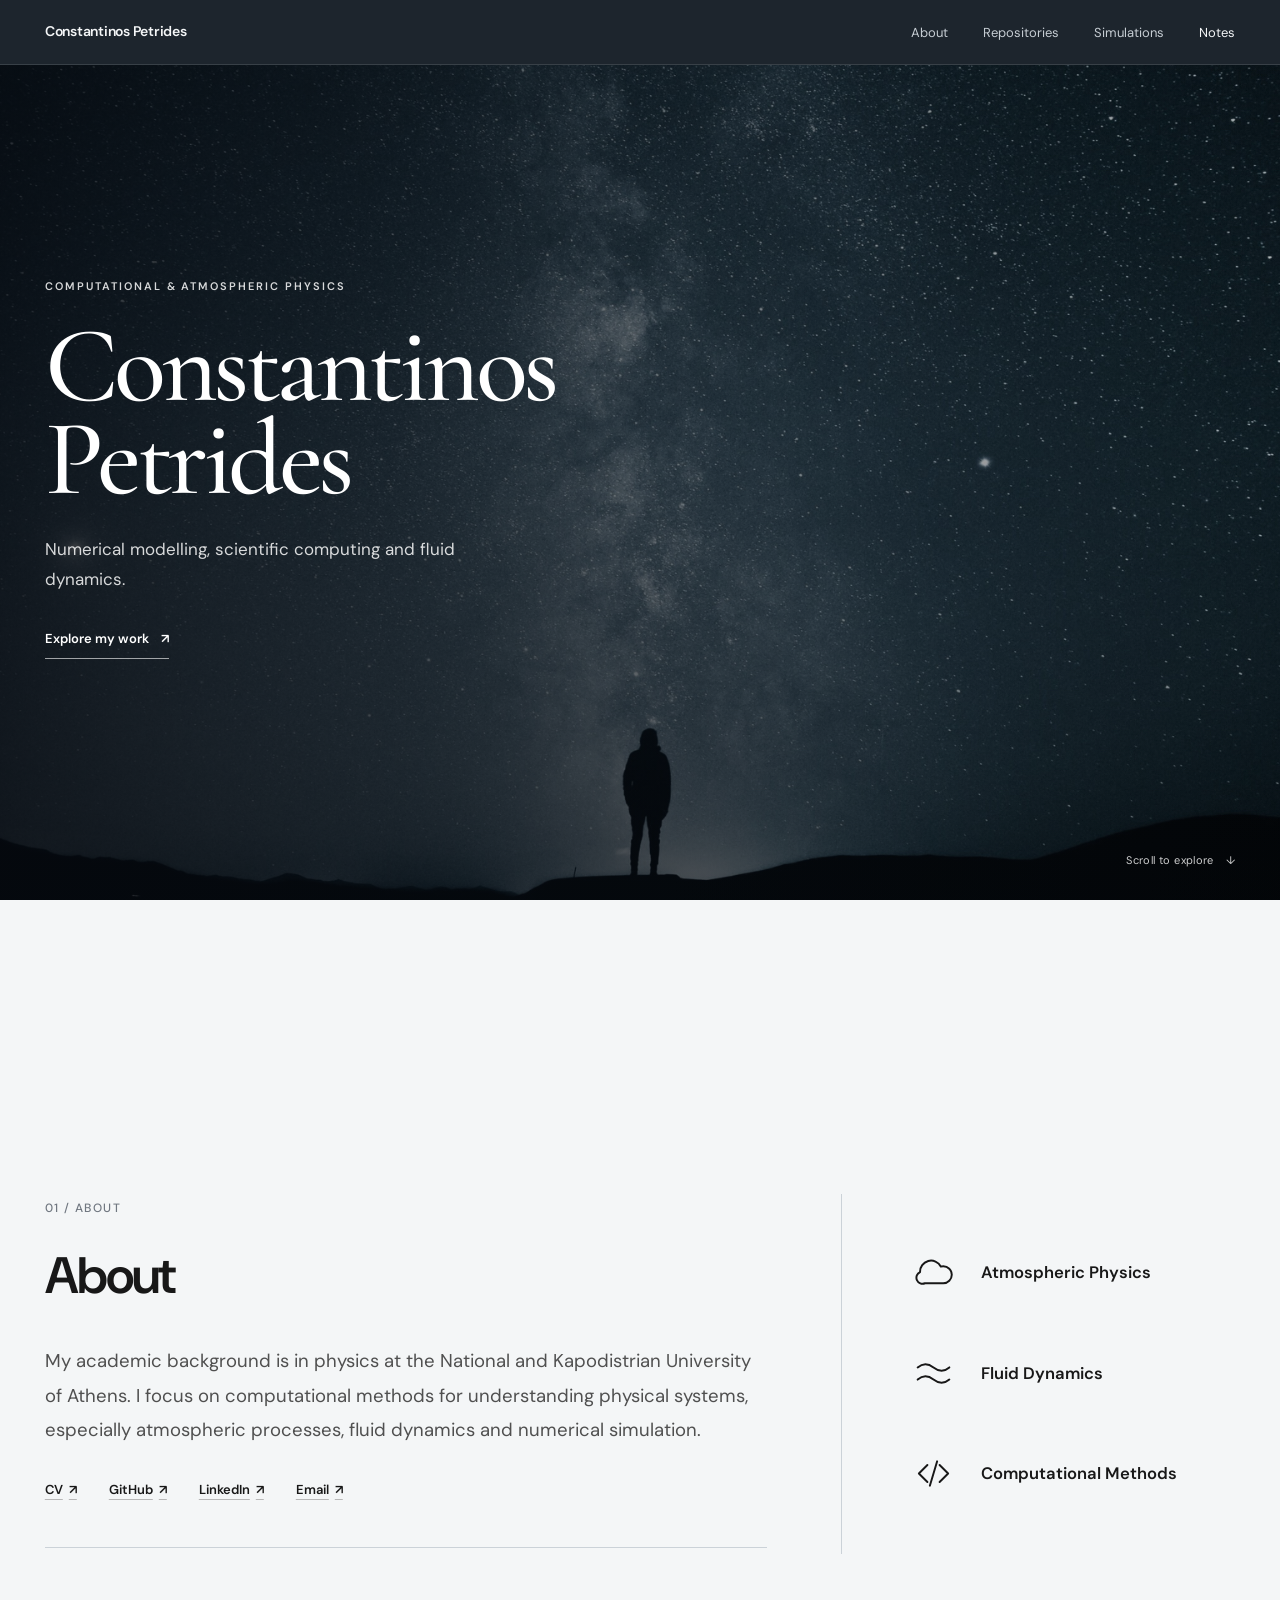
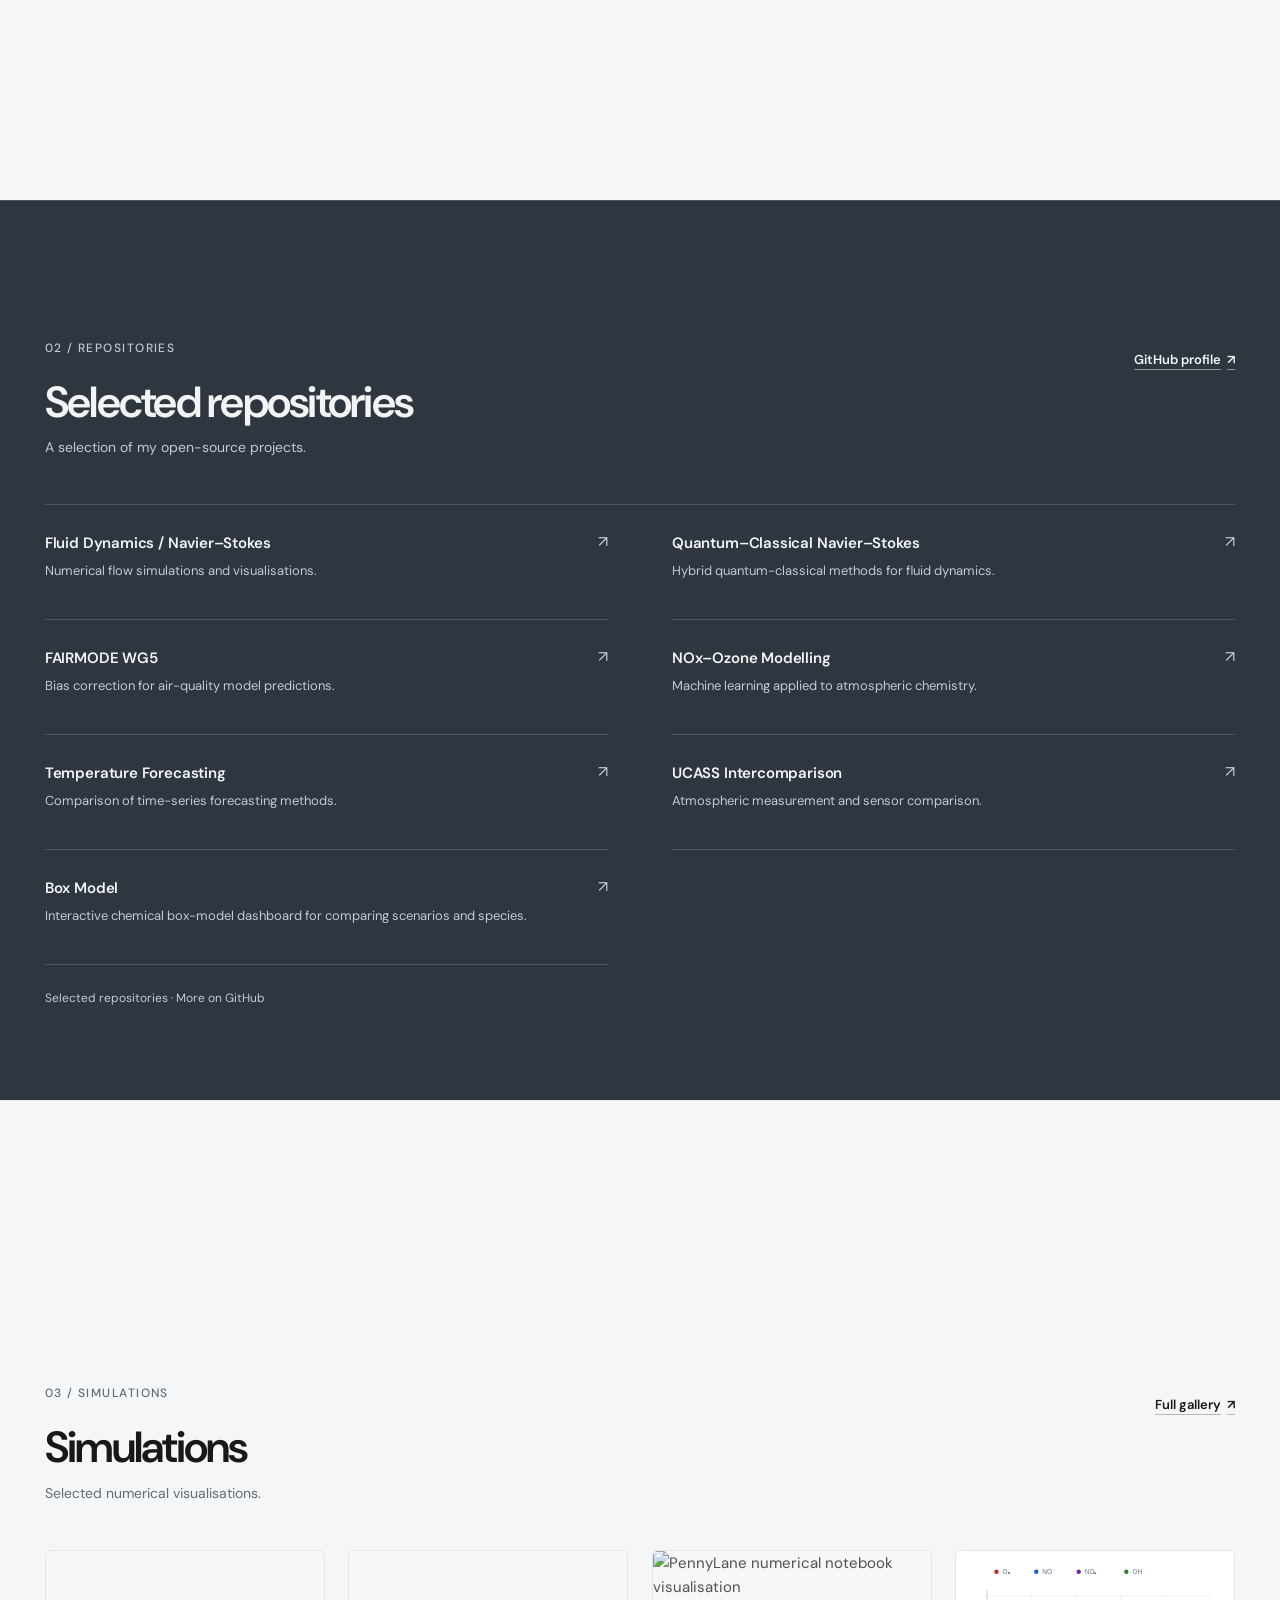
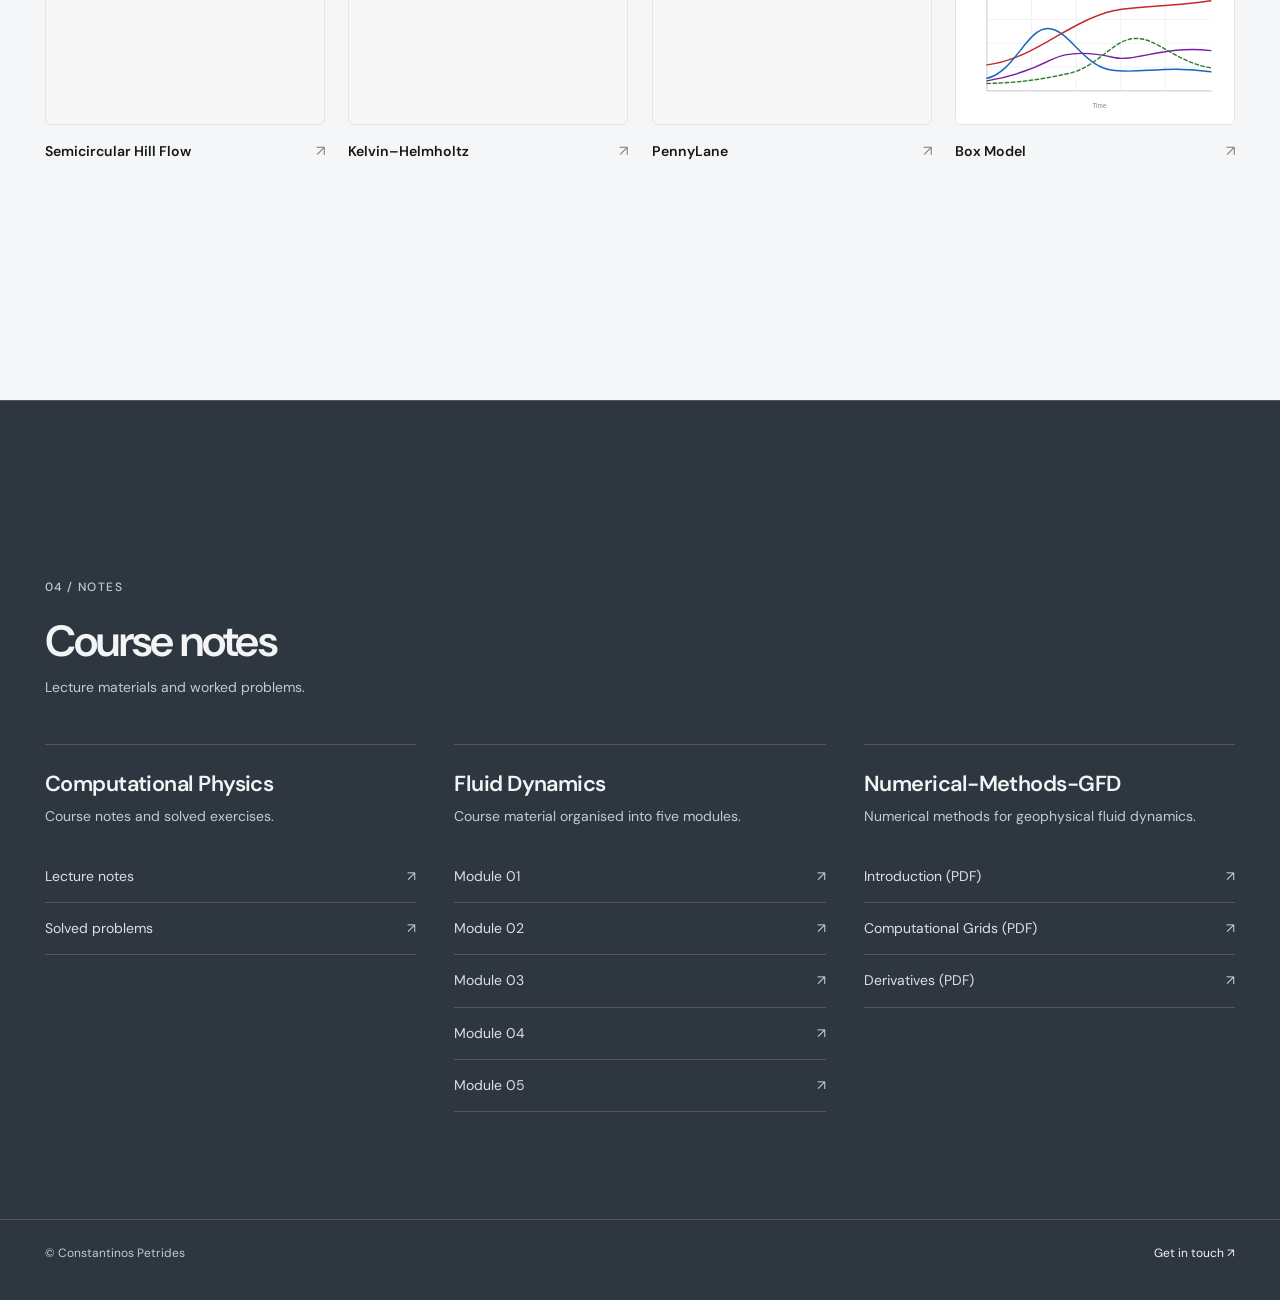
==== commit 305a6055: "Present Box Model as fourth simulation preview" ====
--- a/index.html
+++ b/index.html
@@ -20,7 +20,7 @@
   <link rel="preconnect" href="https://fonts.googleapis.com">
   <link rel="preconnect" href="https://fonts.gstatic.com" crossorigin>
   <link href="https://fonts.googleapis.com/css2?family=Cormorant+Garamond:wght@500;600&family=DM+Sans:wght@400;500;600;700&display=swap" rel="stylesheet">
-  <link rel="stylesheet" href="css/portfolio.css?v=box-model-feature-20261119">
+  <link rel="stylesheet" href="css/portfolio.css?v=box-model-grid-20261119">
   <script src="js/portfolio.js?v=notes-viewer-20261117" defer></script>
   <script type="application/ld+json">
     {
@@ -181,23 +181,32 @@
             </span>
             <span class="simulation-caption"><strong>PennyLane</strong><span aria-hidden="true">↗</span></span>
           </a>
-        </div>
-        <div class="simulation-feature" aria-labelledby="boxModelTitle">
-          <div class="simulation-feature-icon" aria-hidden="true">
-            <svg viewBox="0 0 48 48" fill="none" stroke="currentColor" stroke-width="1.6" stroke-linecap="round" stroke-linejoin="round" focusable="false">
-              <path d="M9 9v30h30"/>
-              <path d="M12 30c6-1 8-15 14-16s8 14 12 10"/>
-              <circle cx="26" cy="14" r="2" fill="currentColor" stroke="none"/>
-            </svg>
-          </div>
-          <div class="simulation-feature-copy">
-            <h3 id="boxModelTitle">Box Model</h3>
-            <p>Interactive atmospheric chemistry dashboard for exploring chemical species and comparing scenarios.</p>
-          </div>
-          <div class="simulation-feature-links">
-            <a href="https://costpetrides.github.io/Box_Model/" target="_blank" rel="noopener noreferrer">Explore model <span aria-hidden="true">↗</span></a>
-            <a href="https://github.com/costpetrides/Box_Model" target="_blank" rel="noopener noreferrer">GitHub <span aria-hidden="true">↗</span></a>
-          </div>
+          <a class="simulation-item" href="https://costpetrides.github.io/Box_Model/" target="_blank" rel="noopener noreferrer" aria-label="Open the interactive Box Model dashboard">
+            <span class="simulation-preview simulation-plot-preview">
+              <svg viewBox="0 0 640 400" role="img" aria-label="Illustrative time-series plot for atmospheric chemical species" xmlns="http://www.w3.org/2000/svg">
+                <rect width="640" height="400" fill="#fff"/>
+                <g font-family="Arial, sans-serif" font-size="15" fill="#677687">
+                  <circle cx="92" cy="48" r="5" fill="#C62828"/><text x="106" y="53">O₃</text>
+                  <circle cx="184" cy="48" r="5" fill="#1565C0"/><text x="198" y="53">NO</text>
+                  <circle cx="282" cy="48" r="5" fill="#7B1FA2"/><text x="296" y="53">NO₂</text>
+                  <circle cx="392" cy="48" r="5" fill="#2E7D32"/><text x="406" y="53">OH</text>
+                </g>
+                <g stroke="#e9edf0" stroke-width="1.5">
+                  <path d="M70 103H587 M70 158H587 M70 213H587 M70 268H587 M70 323H587"/>
+                  <path d="M173 103V323 M276 103V323 M379 103V323 M482 103V323"/>
+                </g>
+                <path d="M70 91V323H589" stroke="#b9c4cc" stroke-width="2" fill="none"/>
+                <g fill="none" stroke-width="3.3" stroke-linecap="round" stroke-linejoin="round">
+                  <path d="M70 263 C120 257 161 237 212 208 S310 150 362 138 S475 131 587 115" stroke="#C62828"/>
+                  <path d="M70 294 C132 281 163 178 211 179 S292 265 357 275 S480 263 587 279" stroke="#1565C0"/>
+                  <path d="M70 300 C129 290 176 273 219 251 S316 235 363 246 S483 217 587 230" stroke="#7B1FA2"/>
+                  <path d="M70 306 C150 304 191 297 258 283 S360 205 411 202 S502 255 587 270" stroke="#2E7D32" stroke-dasharray="8 6"/>
+                </g>
+                <text x="330" y="363" text-anchor="middle" font-family="Arial, sans-serif" font-size="15" fill="#7f8b96">Time</text>
+              </svg>
+            </span>
+            <span class="simulation-caption"><strong>Box Model</strong><span aria-hidden="true">↗</span></span>
+          </a>
         </div>
       </div>
     </section>
--- a/css/portfolio.css
+++ b/css/portfolio.css
@@ -497,8 +497,8 @@
 
 .repo-status { font-size: 12px; color: var(--muted); }
 
-/* Three fixed simulation cards: two independently looping MP4 clips, one image. */
-.simulation-grid { display: grid; grid-template-columns: repeat(3, minmax(0, 1fr)); gap: clamp(16px, 2vw, 30px); }
+/* Four matching previews: two fluid animations, PennyLane, and the live Box Model. */
+.simulation-grid { display: grid; grid-template-columns: repeat(4, minmax(0, 1fr)); gap: clamp(14px, 1.8vw, 28px); }
 .simulation-item { display: block; min-width: 0; }
 .simulation-preview {
   display: flex;
@@ -511,14 +511,16 @@
   border-radius: 6px;
   transition: border-color .2s ease;
 }
-.simulation-preview img, .simulation-preview video {
+.simulation-preview img, .simulation-preview video, .simulation-preview svg {
   display: block;
   width: 100%;
   height: 100%;
   object-fit: contain;
 }
-/* Clicking a video preview opens the linked simulation page. */
-.simulation-preview video { pointer-events: none; }
+/* Previews remain simple links; the chart is illustrative, not an embedded application. */
+.simulation-preview video, .simulation-preview svg { pointer-events: none; }
+.simulation-plot-preview { background: #fff; }
+.simulation-plot-preview svg { height: 100%; width: 100%; }
 .simulation-caption {
   display: flex;
   justify-content: space-between;
@@ -532,56 +534,6 @@
 .simulation-item:hover .simulation-preview { border-color: #aaa; }
 .simulation-item:hover .simulation-caption strong { text-decoration: underline; text-underline-offset: 3px; }
 
-
-/* A compact live-tool feature beneath the three fixed simulation previews. */
-.simulation-feature {
-  display: grid;
-  grid-template-columns: 64px minmax(0, 1fr) auto;
-  align-items: center;
-  column-gap: 20px;
-  row-gap: 12px;
-  margin-top: clamp(34px, 5vh, 54px);
-  padding-top: 26px;
-  border-top: 1px solid #cbd3d9;
-}
-.simulation-feature-icon {
-  display: grid;
-  place-items: center;
-  width: 64px;
-  height: 64px;
-  border: 1px solid #cbd3d9;
-  border-radius: 6px;
-  background: #edf1f3;
-  color: #526371;
-}
-.simulation-feature-icon svg { width: 39px; height: 39px; }
-.simulation-feature-copy { min-width: 0; }
-.simulation-feature-copy h3 {
-  margin: 0 0 3px;
-  color: var(--ink);
-  font-size: 18px;
-  font-weight: 600;
-  letter-spacing: -.02em;
-}
-.simulation-feature-copy p {
-  max-width: 650px;
-  margin: 0;
-  color: var(--muted);
-  font-size: 13px;
-  line-height: 1.6;
-}
-.simulation-feature-links { display: flex; align-items: center; justify-content: flex-end; gap: 14px 26px; flex-wrap: wrap; }
-.simulation-feature-links a {
-  color: var(--ink);
-  font-size: 13px;
-  font-weight: 500;
-  white-space: nowrap;
-  text-decoration: underline;
-  text-decoration-color: #acb6be;
-  text-underline-offset: 5px;
-}
-.simulation-feature-links a:hover { text-decoration-color: var(--ink); }
-.simulation-feature-links a span { margin-left: 3px; }
 
 /* Notes: quiet editorial groups and direct links to existing PDFs. */
 .notes-grid {
@@ -724,6 +676,14 @@
 .footer-inner a { color: var(--ink); }
 .footer-inner a:hover { text-decoration: underline; text-underline-offset: 4px; }
 
+/* Two balanced rows on mid-sized screens, without forced scroll snapping. */
+@media (min-width: 901px) and (max-width: 1159px) {
+  html { scroll-snap-type: y proximity; }
+  main > section.screen-section { scroll-snap-stop: normal; }
+}
+@media (max-width: 1159px) and (min-width: 901px) {
+  .simulation-grid { grid-template-columns: repeat(2, minmax(0, 1fr)); }
+}
 @media (max-width: 900px) {
   html { scroll-snap-type: y proximity; }
   .about-layout { grid-template-columns: minmax(0, 1.45fr) minmax(220px, .85fr); gap: 32px; }
@@ -732,9 +692,6 @@
   .about-topic svg { width: 32px; height: 32px; flex-basis: 32px; }
   .repo-list { column-gap: 24px; }
   .simulation-grid { grid-template-columns: repeat(2, minmax(0, 1fr)); }
-  .simulation-feature { grid-template-columns: 56px minmax(0, 1fr); }
-  .simulation-feature-icon { width: 56px; height: 56px; }
-  .simulation-feature-links { grid-column: 2; justify-content: flex-start; }
   .notes-grid { grid-template-columns: repeat(2, minmax(0, 1fr)); gap: 36px; }
 }
 
@@ -777,10 +734,6 @@
   .section-heading { align-items: flex-start; }
   .repo-list { grid-template-columns: 1fr; }
   .simulation-grid { grid-template-columns: 1fr; gap: 28px; }
-  .simulation-feature { grid-template-columns: 48px minmax(0, 1fr); column-gap: 14px; padding-top: 22px; }
-  .simulation-feature-icon { width: 48px; height: 48px; }
-  .simulation-feature-icon svg { width: 31px; height: 31px; }
-  .simulation-feature-links { grid-column: 1 / -1; margin-top: 5px; }
   .notes-grid { grid-template-columns: 1fr; gap: 34px; }
   .repo-item { min-height: 0; padding: 18px 0; }
   #notes { padding: 0; }
